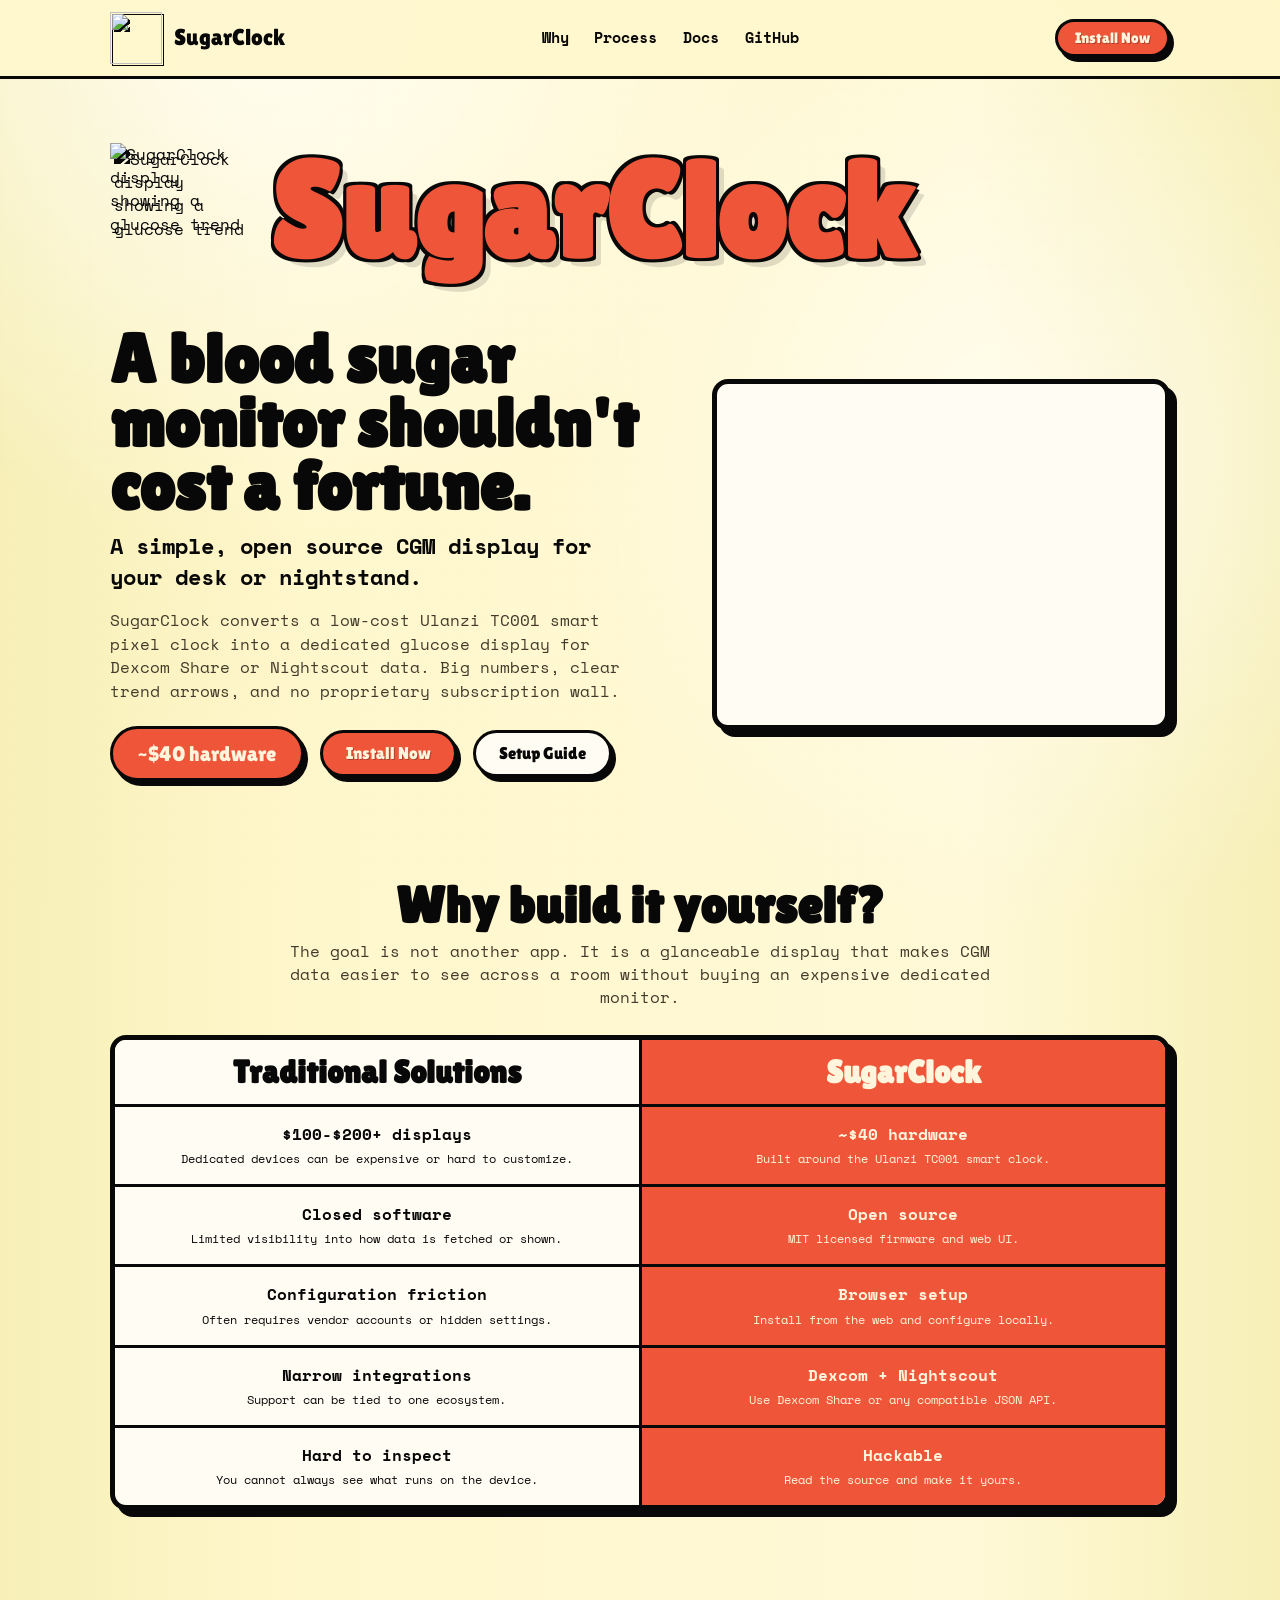
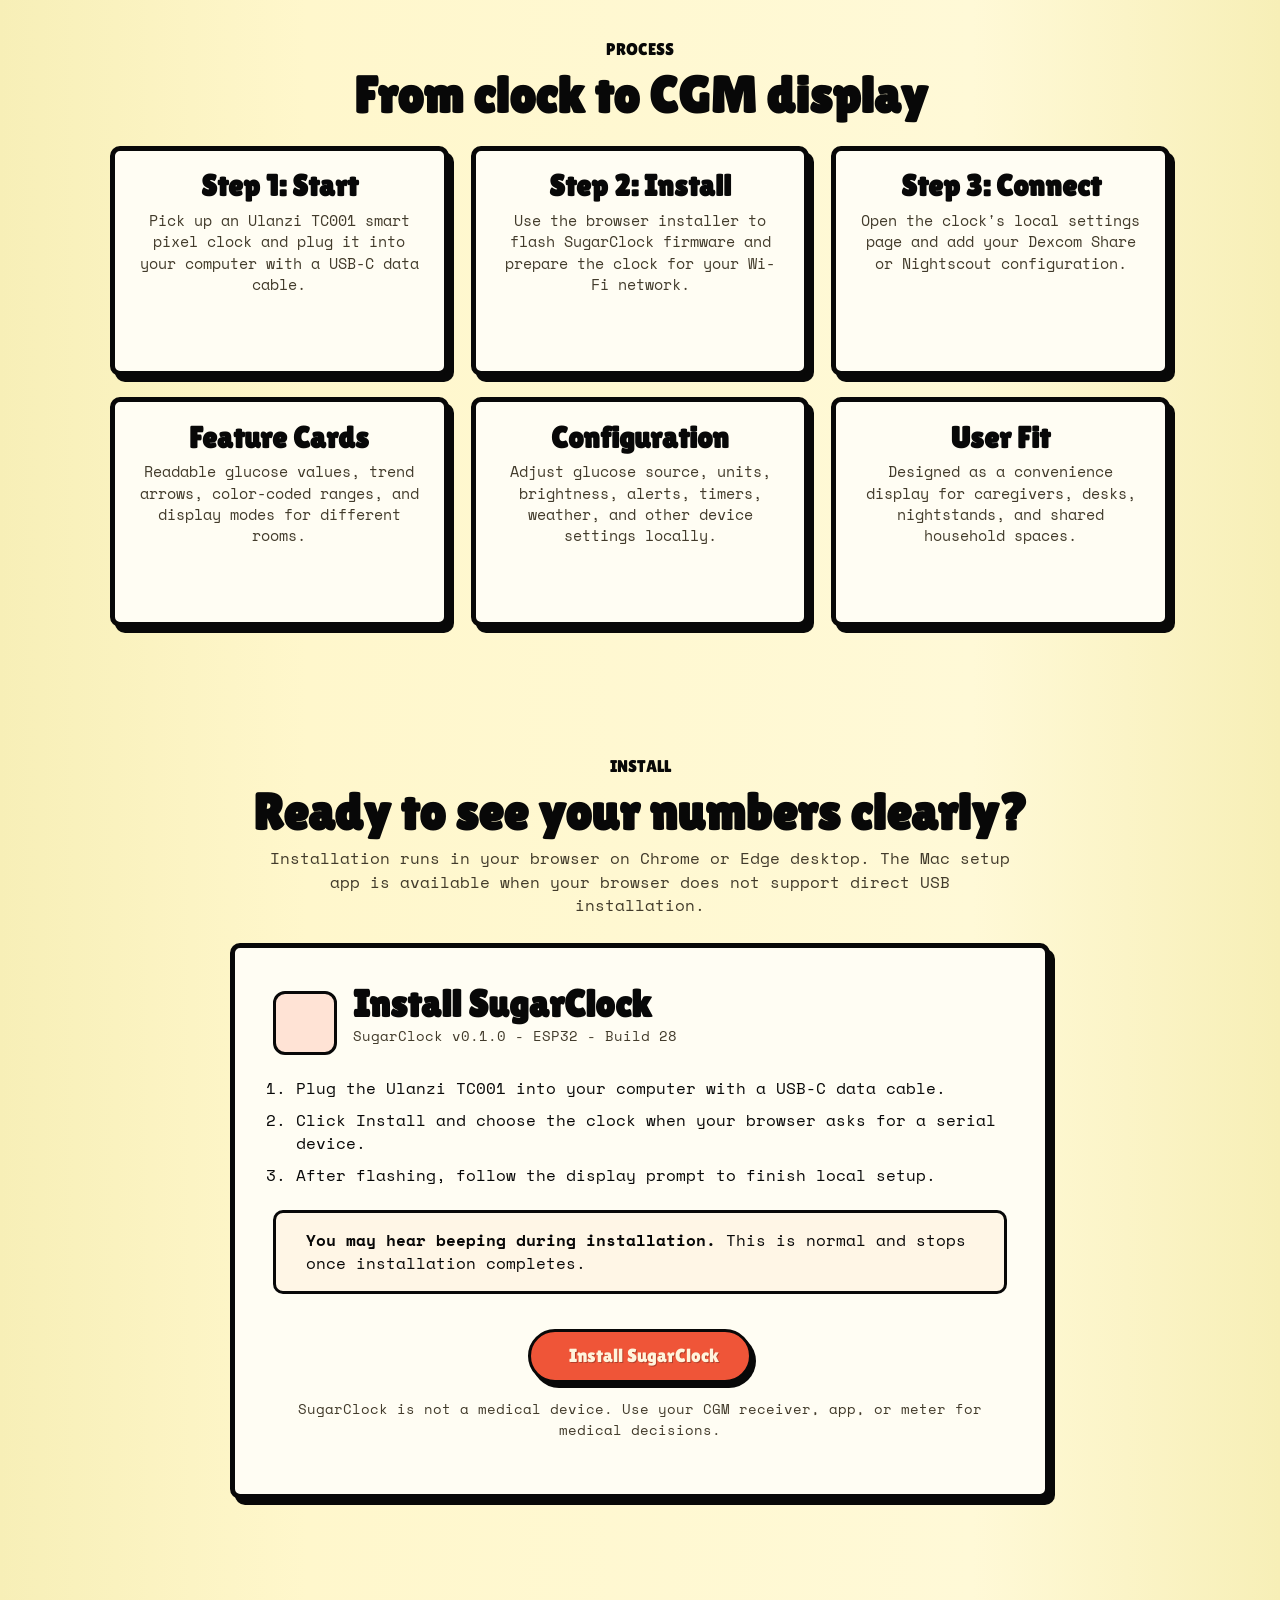
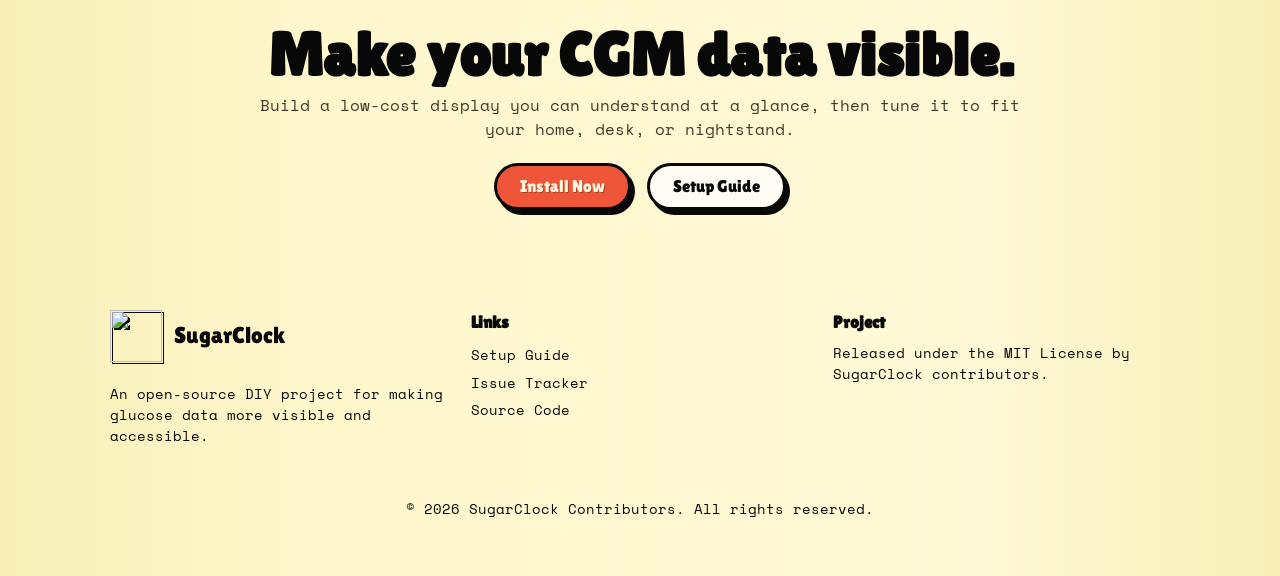
==== docs/index.html @ ed881ceb "Redesign marketing and docs site" ====
<!DOCTYPE html>
<html lang="en">

<head>
  <meta charset="UTF-8">
  <meta name="viewport" content="width=device-width, initial-scale=1.0">
  <title>SugarClock - An Open Source CGM Display</title>
  <meta name="description"
    content="SugarClock turns an affordable Ulanzi TC001 smart pixel clock into an open source, color-coded CGM display.">

  <link rel="preconnect" href="https://fonts.googleapis.com">
  <link rel="preconnect" href="https://fonts.gstatic.com" crossorigin>
  <link
    href="https://fonts.googleapis.com/css2?family=Lilita+One&amp;family=Space+Mono:wght@400;700&amp;display=swap"
    rel="stylesheet">

  <link rel="stylesheet" href="style.css">
  <script src="https://unpkg.com/feather-icons"></script>
  <script type="module" src="https://unpkg.com/esp-web-tools@10/dist/web/install-button.js?module"></script>
</head>

<body>
  <nav class="site-nav">
    <div class="container">
      <a href="index.html" class="nav-brand" aria-label="SugarClock home">
        <img src="images/logo.png" alt="" class="nav-logo">
        <span>SugarClock</span>
      </a>

      <ul class="nav-links">
        <li><a href="#why">Why</a></li>
        <li><a href="#process">Process</a></li>
        <li><a href="support.html">Docs</a></li>
        <li><a href="https://github.com/cdemeke/SugarClock" target="_blank" rel="noopener">GitHub</a></li>
      </ul>

      <div class="nav-actions">
        <a href="#install" class="btn btn-sm">Install Now</a>
      </div>
    </div>
  </nav>

  <main>
    <section class="hero">
      <div class="container">
        <div class="masthead fade-up">
          <img src="images/logo.png" alt="SugarClock display showing a glucose trend" class="brand-mark">
          <h1 class="brand-title">SugarClock</h1>
        </div>

        <div class="hero-grid">
          <div class="hero-copy fade-up delay-1">
            <h2>A blood sugar monitor shouldn't cost a fortune.</h2>
            <p class="hero-kicker">A simple, open source CGM display for your desk or nightstand.</p>
            <p>SugarClock converts a low-cost Ulanzi TC001 smart pixel clock into a dedicated glucose display for
              Dexcom Share or Nightscout data. Big numbers, clear trend arrows, and no proprietary subscription wall.</p>

            <div class="hero-actions">
              <span class="stat-pill">~$40 hardware</span>
              <a href="#install" class="btn">Install Now</a>
              <a href="support.html" class="btn btn-secondary">Setup Guide</a>
            </div>
          </div>

          <div class="hero-photo-wrap fade-up delay-2">
            <img src="images/hero.png" alt="SugarClock showing a glucose reading on a pixel clock" class="hero-photo">
          </div>
        </div>
      </div>
    </section>

    <section id="why" class="section-py">
      <div class="container">
        <div class="section-header fade-up">
          <h2>Why build it yourself?</h2>
          <p class="section-desc">The goal is not another app. It is a glanceable display that makes CGM data easier to
            see across a room without buying an expensive dedicated monitor.</p>
        </div>

        <div class="comparison-shell fade-up delay-1">
          <table class="comparison-table">
            <thead>
              <tr>
                <th>Traditional Solutions</th>
                <th class="highlight-col">SugarClock</th>
              </tr>
            </thead>
            <tbody>
              <tr>
                <td>$100-$200+ displays <span class="detail">Dedicated devices can be expensive or hard to customize.</span></td>
                <td class="highlight-col">~$40 hardware <span class="detail">Built around the Ulanzi TC001 smart clock.</span></td>
              </tr>
              <tr>
                <td>Closed software <span class="detail">Limited visibility into how data is fetched or shown.</span></td>
                <td class="highlight-col">Open source <span class="detail">MIT licensed firmware and web UI.</span></td>
              </tr>
              <tr>
                <td>Configuration friction <span class="detail">Often requires vendor accounts or hidden settings.</span></td>
                <td class="highlight-col">Browser setup <span class="detail">Install from the web and configure locally.</span></td>
              </tr>
              <tr>
                <td>Narrow integrations <span class="detail">Support can be tied to one ecosystem.</span></td>
                <td class="highlight-col">Dexcom + Nightscout <span class="detail">Use Dexcom Share or any compatible JSON API.</span></td>
              </tr>
              <tr>
                <td>Hard to inspect <span class="detail">You cannot always see what runs on the device.</span></td>
                <td class="highlight-col">Hackable <span class="detail"><a href="https://github.com/cdemeke/SugarClock"
                    target="_blank" rel="noopener">Read the source</a> and make it yours.</span></td>
              </tr>
            </tbody>
          </table>
        </div>
      </div>
    </section>

    <section id="process" class="section-py">
      <div class="container">
        <div class="section-header fade-up">
          <span class="section-label">Process</span>
          <h2>From clock to CGM display</h2>
        </div>

        <div class="process-grid fade-up delay-1">
          <article class="process-card">
            <i data-feather="shopping-bag"></i>
            <h3>Step 1: Start</h3>
            <p>Pick up an Ulanzi TC001 smart pixel clock and plug it into your computer with a USB-C data cable.</p>
          </article>

          <article class="process-card">
            <i data-feather="download-cloud"></i>
            <h3>Step 2: Install</h3>
            <p>Use the browser installer to flash SugarClock firmware and prepare the clock for your Wi-Fi network.</p>
          </article>

          <article class="process-card">
            <i data-feather="wifi"></i>
            <h3>Step 3: Connect</h3>
            <p>Open the clock's local settings page and add your Dexcom Share or Nightscout configuration.</p>
          </article>

          <article class="process-card">
            <i data-feather="activity"></i>
            <h3>Feature Cards</h3>
            <p>Readable glucose values, trend arrows, color-coded ranges, and display modes for different rooms.</p>
          </article>

          <article class="process-card">
            <i data-feather="sliders"></i>
            <h3>Configuration</h3>
            <p>Adjust glucose source, units, brightness, alerts, timers, weather, and other device settings locally.</p>
          </article>

          <article class="process-card">
            <i data-feather="award"></i>
            <h3>User Fit</h3>
            <p>Designed as a convenience display for caregivers, desks, nightstands, and shared household spaces.</p>
          </article>
        </div>
      </div>
    </section>

    <section id="install" class="section-py install-section">
      <div class="container">
        <div class="section-header fade-up">
          <span class="section-label">Install</span>
          <h2>Ready to see your numbers clearly?</h2>
          <p class="section-desc">Installation runs in your browser on Chrome or Edge desktop. The Mac setup app is
            available when your browser does not support direct USB installation.</p>
        </div>

        <div id="mac-app-card" class="install-panel clean-card install-flash-card hidden-initial fade-up delay-1">
          <div class="install-flash-inner">
            <div class="install-flash-header">
              <div class="feature-icon">
                <i data-feather="monitor"></i>
              </div>
              <div>
                <h2>Install with the Mac App</h2>
                <p class="text-muted text-sm">Your browser does not support direct USB installation.</p>
              </div>
            </div>

            <ol class="install-prereq-list">
              <li>Download and open the SugarClock Setup app on your Mac.</li>
              <li>Plug the Ulanzi TC001 into your Mac with a USB-C data cable.</li>
              <li>Follow the guided setup flow.</li>
            </ol>

            <div class="install-button-wrap">
              <a href="https://github.com/cdemeke/SugarClock/releases/latest" target="_blank" rel="noopener"
                class="btn btn-lg">
                <i data-feather="download"></i>
                Download Mac App
              </a>
            </div>
          </div>
        </div>

        <div id="web-flash-card" class="install-panel clean-card install-flash-card fade-up delay-1">
          <div class="install-flash-inner">
            <div class="install-flash-header">
              <div class="feature-icon">
                <i data-feather="zap"></i>
              </div>
              <div>
                <h2>Install SugarClock</h2>
                <p class="text-muted text-sm">SugarClock v0.1.0 - ESP32 - Build 28</p>
              </div>
            </div>

            <ol class="install-prereq-list">
              <li>Plug the Ulanzi TC001 into your computer with a USB-C data cable.</li>
              <li>Click Install and choose the clock when your browser asks for a serial device.</li>
              <li>After flashing, follow the display prompt to finish local setup.</li>
            </ol>

            <div class="callout callout-info">
              <div class="callout-icon"><i data-feather="volume-2"></i></div>
              <div class="callout-text">
                <strong>You may hear beeping during installation.</strong> This is normal and stops once installation
                completes.
              </div>
            </div>

            <div class="install-button-wrap">
              <esp-web-install-button id="install-btn" manifest="manifest.json">
                <button class="btn btn-lg" type="button" slot="activate">
                  <i data-feather="zap"></i>
                  Install SugarClock
                </button>
              </esp-web-install-button>
            </div>

            <p class="text-muted text-sm text-center">
              SugarClock is not a medical device. Use your CGM receiver, app, or meter for medical decisions.
            </p>
          </div>
        </div>
      </div>
    </section>

    <section class="cta-band">
      <div class="container fade-up">
        <h2>Make your CGM data visible.</h2>
        <p>Build a low-cost display you can understand at a glance, then tune it to fit your home, desk, or nightstand.</p>
        <div class="cta-actions">
          <a href="#install" class="btn">Install Now</a>
          <a href="support.html" class="btn btn-secondary">Setup Guide</a>
        </div>
      </div>
    </section>
  </main>

  <footer class="site-footer">
    <div class="container">
      <div class="footer-grid">
        <div class="footer-brand-col">
          <a href="index.html" class="nav-brand">
            <img src="images/logo.png" alt="" class="nav-logo">
            <span>SugarClock</span>
          </a>
          <p class="mt-3">An open-source DIY project for making glucose data more visible and accessible.</p>
        </div>
        <div class="footer-links">
          <h4>Links</h4>
          <ul>
            <li><a href="support.html">Setup Guide</a></li>
            <li><a href="https://github.com/cdemeke/SugarClock/issues" target="_blank" rel="noopener">Issue Tracker</a></li>
            <li><a href="https://github.com/cdemeke/SugarClock" target="_blank" rel="noopener">Source Code</a></li>
          </ul>
        </div>
        <div class="footer-links">
          <h4>Project</h4>
          <p>Released under the MIT License by SugarClock contributors.</p>
        </div>
      </div>
      <div class="footer-bottom">
        <p>&copy; 2026 SugarClock Contributors. All rights reserved.</p>
      </div>
    </div>
  </footer>

  <script>
    feather.replace();

    document.addEventListener("DOMContentLoaded", () => {
      const observer = new IntersectionObserver((entries, obs) => {
        entries.forEach(entry => {
          if (entry.isIntersecting) {
            entry.target.classList.add("is-visible");
            obs.unobserve(entry.target);
          }
        });
      }, { threshold: 0.1 });

      document.querySelectorAll(".fade-up").forEach(el => observer.observe(el));

      if (!("serial" in navigator)) {
        document.getElementById("web-flash-card").style.display = "none";
        document.getElementById("mac-app-card").style.display = "block";
        feather.replace();
      }
    });
  </script>
</body>

</html>
---- docs/style.css ----
/* SugarClock marketing/docs site - poster-style redesign */

:root {
  --paper: #fff7cc;
  --paper-deep: #f7efb7;
  --ink: #080808;
  --muted: #423b2b;
  --panel: #fffdf3;
  --accent: #ef5538;
  --accent-dark: #c93925;
  --accent-soft: #ffe3d5;
  --green: #2bbf66;
  --border: 5px solid var(--ink);
  --border-thin: 3px solid var(--ink);
  --radius: 10px;
  --radius-lg: 16px;
  --radius-pill: 999px;
  --shadow: 7px 7px 0 var(--ink);
  --container: 1060px;
  --font-display: "Lilita One", "Arial Black", Impact, sans-serif;
  --font-body: "Space Mono", "Courier New", monospace;
}

* {
  box-sizing: border-box;
}

html {
  scroll-behavior: smooth;
  font-size: 16px;
}

body {
  margin: 0;
  background:
    radial-gradient(circle at 20% 0%, rgba(255, 255, 255, 0.75), transparent 34rem),
    radial-gradient(circle at 80% 12%, rgba(255, 255, 255, 0.55), transparent 30rem),
    linear-gradient(90deg, var(--paper-deep), var(--paper) 24%, #fff9d7 76%, var(--paper-deep));
  color: var(--ink);
  font-family: var(--font-body);
  line-height: 1.45;
  -webkit-font-smoothing: antialiased;
  overflow-x: hidden;
}

body::before {
  content: "";
  position: fixed;
  inset: 0;
  z-index: -1;
  pointer-events: none;
  opacity: 0.22;
  background-image:
    linear-gradient(rgba(0, 0, 0, 0.025) 1px, transparent 1px),
    linear-gradient(90deg, rgba(0, 0, 0, 0.025) 1px, transparent 1px);
  background-size: 22px 22px;
}

a {
  color: inherit;
  text-decoration: none;
}

a:hover {
  text-decoration: underline;
}

img {
  display: block;
  max-width: 100%;
}

h1,
h2,
h3,
h4,
p {
  margin-top: 0;
}

h1,
h2,
h3,
h4,
.nav-brand,
.btn,
.section-label,
.stat-pill,
.table-title,
.faq-question {
  font-family: var(--font-display);
  letter-spacing: 0;
}

.container {
  width: min(var(--container), calc(100% - 2rem));
  margin: 0 auto;
}

.site-nav {
  position: sticky;
  top: 0;
  z-index: 20;
  background: rgba(255, 247, 204, 0.92);
  border-bottom: var(--border-thin);
  backdrop-filter: blur(10px);
}

.site-nav .container {
  min-height: 76px;
  display: grid;
  grid-template-columns: auto 1fr auto;
  align-items: center;
  gap: 1.25rem;
}

.nav-brand {
  display: inline-flex;
  align-items: center;
  gap: 0.75rem;
  font-size: 1.45rem;
  line-height: 1;
}

.nav-logo {
  width: 52px;
  height: 52px;
  object-fit: contain;
  filter: drop-shadow(2px 2px 0 var(--ink));
}

.nav-links {
  display: flex;
  justify-content: center;
  align-items: center;
  gap: clamp(0.85rem, 2vw, 2rem);
  margin: 0;
  padding: 0;
  list-style: none;
}

.nav-links a:not(.btn) {
  font-weight: 700;
  font-size: 0.94rem;
}

.nav-actions {
  display: flex;
  align-items: center;
  gap: 0.8rem;
}

.nav-toggle,
.theme-toggle {
  display: none;
}

.btn {
  display: inline-flex;
  align-items: center;
  justify-content: center;
  gap: 0.5rem;
  min-height: 46px;
  padding: 0.75rem 1.45rem;
  border: var(--border-thin);
  border-radius: var(--radius-pill);
  background: var(--accent);
  color: #fff4dc;
  box-shadow: 4px 5px 0 var(--ink);
  font-size: 1.08rem;
  line-height: 1;
  text-shadow: 1px 1px 0 rgba(0, 0, 0, 0.25);
  cursor: pointer;
  transition: transform 0.16s ease, box-shadow 0.16s ease, background 0.16s ease;
}

.btn:hover {
  transform: translate(2px, 2px);
  box-shadow: 2px 3px 0 var(--ink);
  background: var(--accent-dark);
  text-decoration: none;
}

.btn-secondary {
  background: #fffdf3;
  color: var(--ink);
  text-shadow: none;
}

.btn-secondary:hover {
  background: var(--accent-soft);
}

.btn-sm {
  min-height: 38px;
  padding: 0.55rem 1.05rem;
  font-size: 0.96rem;
}

.btn-lg {
  min-height: 54px;
  padding: 0.85rem 1.85rem;
  font-size: 1.18rem;
}

.btn-text {
  color: var(--ink);
  font-weight: 700;
  text-decoration: underline;
  text-decoration-thickness: 3px;
  text-underline-offset: 3px;
}

.hero {
  padding: clamp(2.2rem, 5vw, 4.25rem) 0 2.2rem;
}

.masthead {
  display: grid;
  grid-template-columns: 136px 1fr;
  align-items: center;
  gap: 1.5rem;
  margin-bottom: clamp(2rem, 4vw, 3rem);
}

.brand-mark {
  width: 136px;
  height: 136px;
  object-fit: contain;
  filter: drop-shadow(4px 5px 0 var(--ink));
}

.brand-title {
  margin: 0;
  color: var(--accent);
  font-size: clamp(4rem, 10.5vw, 8.6rem);
  line-height: 0.78;
  text-shadow:
    -3px -3px 0 var(--ink),
    3px -3px 0 var(--ink),
    -3px 3px 0 var(--ink),
    3px 3px 0 var(--ink),
    8px 8px 0 rgba(0, 0, 0, 0.12);
}

.hero-grid {
  display: grid;
  grid-template-columns: minmax(0, 1.08fr) minmax(300px, 0.92fr);
  align-items: center;
  gap: clamp(2rem, 5vw, 4rem);
}

.hero-copy h2 {
  max-width: 720px;
  margin-bottom: 0.8rem;
  font-size: clamp(2.45rem, 5.4vw, 4.7rem);
  line-height: 0.92;
}

.hero-kicker {
  margin-bottom: 1rem;
  font-size: clamp(1.05rem, 2vw, 1.35rem);
  font-weight: 700;
}

.hero-copy p:not(.hero-kicker) {
  max-width: 640px;
  margin-bottom: 1.15rem;
  color: var(--muted);
  font-size: 1.02rem;
}

.hero-actions {
  display: flex;
  flex-wrap: wrap;
  align-items: center;
  gap: 1rem;
  margin-top: 1.4rem;
}

.stat-pill {
  display: inline-flex;
  align-items: center;
  min-height: 48px;
  padding: 0.6rem 1.55rem;
  border: var(--border-thin);
  border-radius: var(--radius-pill);
  background: var(--accent);
  color: #fff4dc;
  box-shadow: 4px 5px 0 var(--ink);
  font-size: 1.3rem;
}

.hero-photo-wrap {
  padding: 0.65rem;
  border: var(--border);
  border-radius: var(--radius-lg);
  background: var(--panel);
  box-shadow: var(--shadow);
  transform: rotate(0.75deg);
  overflow: hidden;
}

.hero-photo {
  width: 100%;
  aspect-ratio: 4 / 3;
  object-fit: cover;
  border-radius: 8px;
  transform: scale(1.42);
}

.section-py {
  padding: clamp(2.5rem, 5vw, 4.8rem) 0;
}

.section-header {
  max-width: 800px;
  margin: 0 auto 1.6rem;
  text-align: center;
}

.section-label {
  display: inline-flex;
  margin-bottom: 0.55rem;
  font-size: 1.05rem;
  text-transform: uppercase;
}

.section-header h2 {
  margin-bottom: 0.65rem;
  font-size: clamp(2.1rem, 4vw, 3.55rem);
  line-height: 0.95;
}

.section-desc {
  margin: 0 auto;
  max-width: 740px;
  color: var(--muted);
}

.comparison-shell {
  overflow: hidden;
  border: var(--border);
  border-radius: var(--radius-lg);
  background: var(--panel);
  box-shadow: var(--shadow);
}

.comparison-table {
  width: 100%;
  border-collapse: collapse;
  table-layout: fixed;
}

.comparison-table th,
.comparison-table td {
  padding: 1rem 1.1rem;
  border-right: var(--border-thin);
  border-bottom: var(--border-thin);
  text-align: center;
  vertical-align: middle;
}

.comparison-table th:last-child,
.comparison-table td:last-child {
  border-right: 0;
}

.comparison-table tr:last-child td {
  border-bottom: 0;
}

.comparison-table th {
  font-family: var(--font-display);
  font-size: clamp(1.35rem, 2.5vw, 2rem);
  line-height: 1;
  background: #fffdf3;
}

.comparison-table th.highlight-col,
.comparison-table td.highlight-col {
  background: var(--accent);
  color: #fff4dc;
}

.comparison-table td {
  font-weight: 700;
}

.comparison-table .detail {
  display: block;
  margin-top: 0.25rem;
  font-size: 0.78rem;
  font-weight: 400;
}

.process-grid,
.docs-grid {
  display: grid;
  grid-template-columns: repeat(3, minmax(0, 1fr));
  gap: 1.35rem;
}

.clean-card,
.process-card,
.faq-item,
.install-flash-card {
  border: var(--border);
  border-radius: var(--radius);
  background: var(--panel);
  box-shadow: 5px 6px 0 var(--ink);
}

.process-card,
.doc-card {
  min-height: 230px;
  padding: 1.35rem;
  text-align: center;
}

.process-card svg,
.doc-card svg {
  width: 54px;
  height: 54px;
  margin-bottom: 0.8rem;
  stroke-width: 2.6;
}

.process-card h3,
.doc-card h3 {
  margin-bottom: 0.55rem;
  font-size: clamp(1.35rem, 2.4vw, 1.9rem);
  line-height: 0.95;
}

.process-card p,
.doc-card p {
  margin: 0;
  color: var(--muted);
  font-size: 0.92rem;
}

.install-section {
  scroll-margin-top: 100px;
}

.install-panel {
  max-width: 820px;
  margin: 0 auto;
}

.hidden-initial {
  display: none;
}

.narrow-container {
  max-width: 860px;
}

.install-flash-inner {
  padding: clamp(1.4rem, 4vw, 2.4rem);
}

.install-flash-header {
  display: grid;
  grid-template-columns: 64px 1fr;
  align-items: center;
  gap: 1rem;
  margin-bottom: 1rem;
}

.feature-icon {
  width: 64px;
  height: 64px;
  display: inline-flex;
  align-items: center;
  justify-content: center;
  border: var(--border-thin);
  border-radius: 12px;
  background: var(--accent-soft);
}

.feature-icon svg {
  width: 34px;
  height: 34px;
}

.install-flash-header h2 {
  margin-bottom: 0.2rem;
  font-size: clamp(1.65rem, 3vw, 2.45rem);
  line-height: 0.95;
}

.text-muted {
  color: var(--muted);
}

.text-sm {
  font-size: 0.9rem;
}

.text-center {
  text-align: center;
}

.fw-bold {
  font-weight: 700;
}

.mt-2 {
  margin-top: 0.5rem;
}

.mt-3 {
  margin-top: 1rem;
}

.install-prereq-list {
  margin: 1rem 0 1.4rem 1.4rem;
  padding: 0;
}

.install-prereq-list li {
  margin-bottom: 0.55rem;
}

.install-button-wrap {
  display: flex;
  justify-content: center;
  padding: 1rem 0;
}

.install-button-wrap esp-web-install-button {
  display: contents;
}

.callout {
  display: flex;
  gap: 0.85rem;
  margin: 1.2rem 0;
  padding: 1rem;
  border: var(--border-thin);
  border-radius: var(--radius);
  background: #fff6e6;
}

.callout-icon {
  flex: 0 0 auto;
}

.callout-icon svg {
  width: 26px;
  height: 26px;
}

.install-wifi-status {
  margin-top: 1rem;
  padding: 0.85rem 1rem;
  border: var(--border-thin);
  border-radius: var(--radius);
  background: var(--panel);
  font-weight: 700;
  text-align: center;
}

.status-progress {
  background: #fff6e6;
}

.status-success {
  background: #ddffd7;
}

.status-error {
  background: #ffe0dc;
}

.cta-band {
  padding: clamp(2rem, 5vw, 4rem) 0;
  text-align: center;
}

.cta-band h2 {
  margin-bottom: 0.7rem;
  font-size: clamp(2.1rem, 4.8vw, 4rem);
  line-height: 0.92;
}

.cta-band p {
  max-width: 760px;
  margin: 0 auto 1.4rem;
  color: var(--muted);
}

.cta-actions {
  display: flex;
  justify-content: center;
  flex-wrap: wrap;
  gap: 1rem;
}

.site-footer {
  padding: 2.2rem 0 2.6rem;
}

.footer-grid {
  display: grid;
  grid-template-columns: 1fr 1fr 1fr;
  gap: 1.5rem;
  margin-bottom: 1.4rem;
}

.footer-brand-col p,
.footer-links p,
.footer-links a,
.footer-bottom {
  color: var(--ink);
  font-size: 0.9rem;
}

.footer-links h4 {
  margin-bottom: 0.55rem;
  font-size: 1.08rem;
}

.footer-links ul {
  margin: 0;
  padding: 0;
  list-style: none;
}

.footer-links li {
  margin-bottom: 0.25rem;
}

.footer-bottom {
  padding-top: 1rem;
  text-align: center;
}

.disclaimer {
  max-width: 900px;
  margin-left: auto;
  margin-right: auto;
  color: var(--muted);
}

.docs-hero {
  padding: clamp(2.5rem, 5vw, 4rem) 0 1rem;
  text-align: center;
}

.docs-hero h1 {
  margin-bottom: 0.7rem;
  color: var(--accent);
  font-size: clamp(3rem, 8vw, 6.8rem);
  line-height: 0.85;
  text-shadow:
    -3px -3px 0 var(--ink),
    3px -3px 0 var(--ink),
    -3px 3px 0 var(--ink),
    3px 3px 0 var(--ink);
}

.docs-hero p {
  max-width: 740px;
  margin: 0 auto;
  color: var(--muted);
}

.faq-accordion {
  display: flex;
  flex-direction: column;
  gap: 0.9rem;
}

.faq-group-title {
  margin: 1.6rem 0 0.25rem;
  font-size: 1.7rem;
}

.faq-question {
  width: 100%;
  display: flex;
  align-items: center;
  justify-content: space-between;
  gap: 1rem;
  padding: 1rem 1.15rem;
  border: 0;
  background: transparent;
  color: var(--ink);
  font-size: 1.25rem;
  text-align: left;
  cursor: pointer;
}

.faq-question svg {
  flex: 0 0 auto;
}

.faq-answer {
  max-height: 0;
  overflow: hidden;
  padding: 0 1.15rem;
  transition: max-height 0.24s ease;
}

.faq-answer p {
  margin-bottom: 1rem;
  color: var(--muted);
}

.faq-item.active .faq-answer {
  padding-bottom: 0.25rem;
}

.faq-item.active .faq-question svg {
  transform: rotate(180deg);
}

.fade-up {
  opacity: 1;
  transform: none;
  transition: opacity 0.5s ease, transform 0.5s ease;
}

.fade-up.is-visible {
  opacity: 1;
  transform: translateY(0);
}

.delay-1 {
  transition-delay: 0.08s;
}

.delay-2 {
  transition-delay: 0.16s;
}

@media (max-width: 880px) {
  .site-nav .container {
    grid-template-columns: 1fr auto;
  }

  .nav-links {
    grid-column: 1 / -1;
    justify-content: flex-start;
    flex-wrap: wrap;
    padding-bottom: 0.95rem;
  }

  .nav-actions {
    justify-content: flex-end;
  }

  .masthead,
  .hero-grid {
    grid-template-columns: 1fr;
  }

  .masthead {
    justify-items: center;
    text-align: center;
  }

  .brand-mark {
    width: 112px;
    height: 112px;
  }

  .hero-copy {
    text-align: center;
  }

  .hero-actions {
    justify-content: center;
  }

  .process-grid,
  .docs-grid {
    grid-template-columns: repeat(2, minmax(0, 1fr));
  }

  .footer-grid {
    grid-template-columns: 1fr;
    text-align: center;
  }

  .footer-grid .nav-brand {
    justify-content: center;
  }
}

@media (max-width: 620px) {
  .container {
    width: calc(100vw - 1.25rem);
    max-width: calc(100vw - 1.25rem);
  }

  .site-nav .container {
    gap: 0.75rem;
  }

  .nav-logo {
    width: 42px;
    height: 42px;
  }

  .nav-brand span {
    display: none;
  }

  .nav-actions {
    display: none;
  }

  .nav-links {
    gap: 0.8rem 1rem;
  }

  .nav-actions {
    gap: 0.5rem;
  }

  .brand-title {
    font-size: clamp(3.6rem, 18vw, 5rem);
  }

  .comparison-shell {
    overflow-x: auto;
  }

  .comparison-table {
    min-width: 0;
  }

  .comparison-table th,
  .comparison-table td {
    padding: 0.8rem 0.55rem;
    overflow-wrap: anywhere;
  }

  .process-grid,
  .docs-grid {
    grid-template-columns: 1fr;
  }

  .install-flash-header {
    grid-template-columns: 1fr;
    justify-items: center;
    text-align: center;
  }

  .callout {
    flex-direction: column;
    align-items: center;
    text-align: center;
  }

  .hero-actions,
  .cta-actions {
    align-items: stretch;
    flex-direction: column;
  }

  .hero-actions .btn,
  .hero-actions .stat-pill,
  .cta-actions .btn {
    width: 100%;
  }

  .masthead {
    overflow: hidden;
  }

  .brand-title {
    font-size: clamp(2.7rem, 13vw, 3.1rem);
    text-shadow:
      -2px -2px 0 var(--ink),
      2px -2px 0 var(--ink),
      -2px 2px 0 var(--ink),
      2px 2px 0 var(--ink),
      5px 5px 0 rgba(0, 0, 0, 0.12);
  }

  .hero-copy h2 {
    max-width: 340px;
    margin-left: auto;
    margin-right: auto;
    font-size: 1.95rem;
    overflow-wrap: anywhere;
  }

  .hero-copy p,
  .section-desc {
    max-width: 340px;
    margin-left: auto;
    margin-right: auto;
  }
}
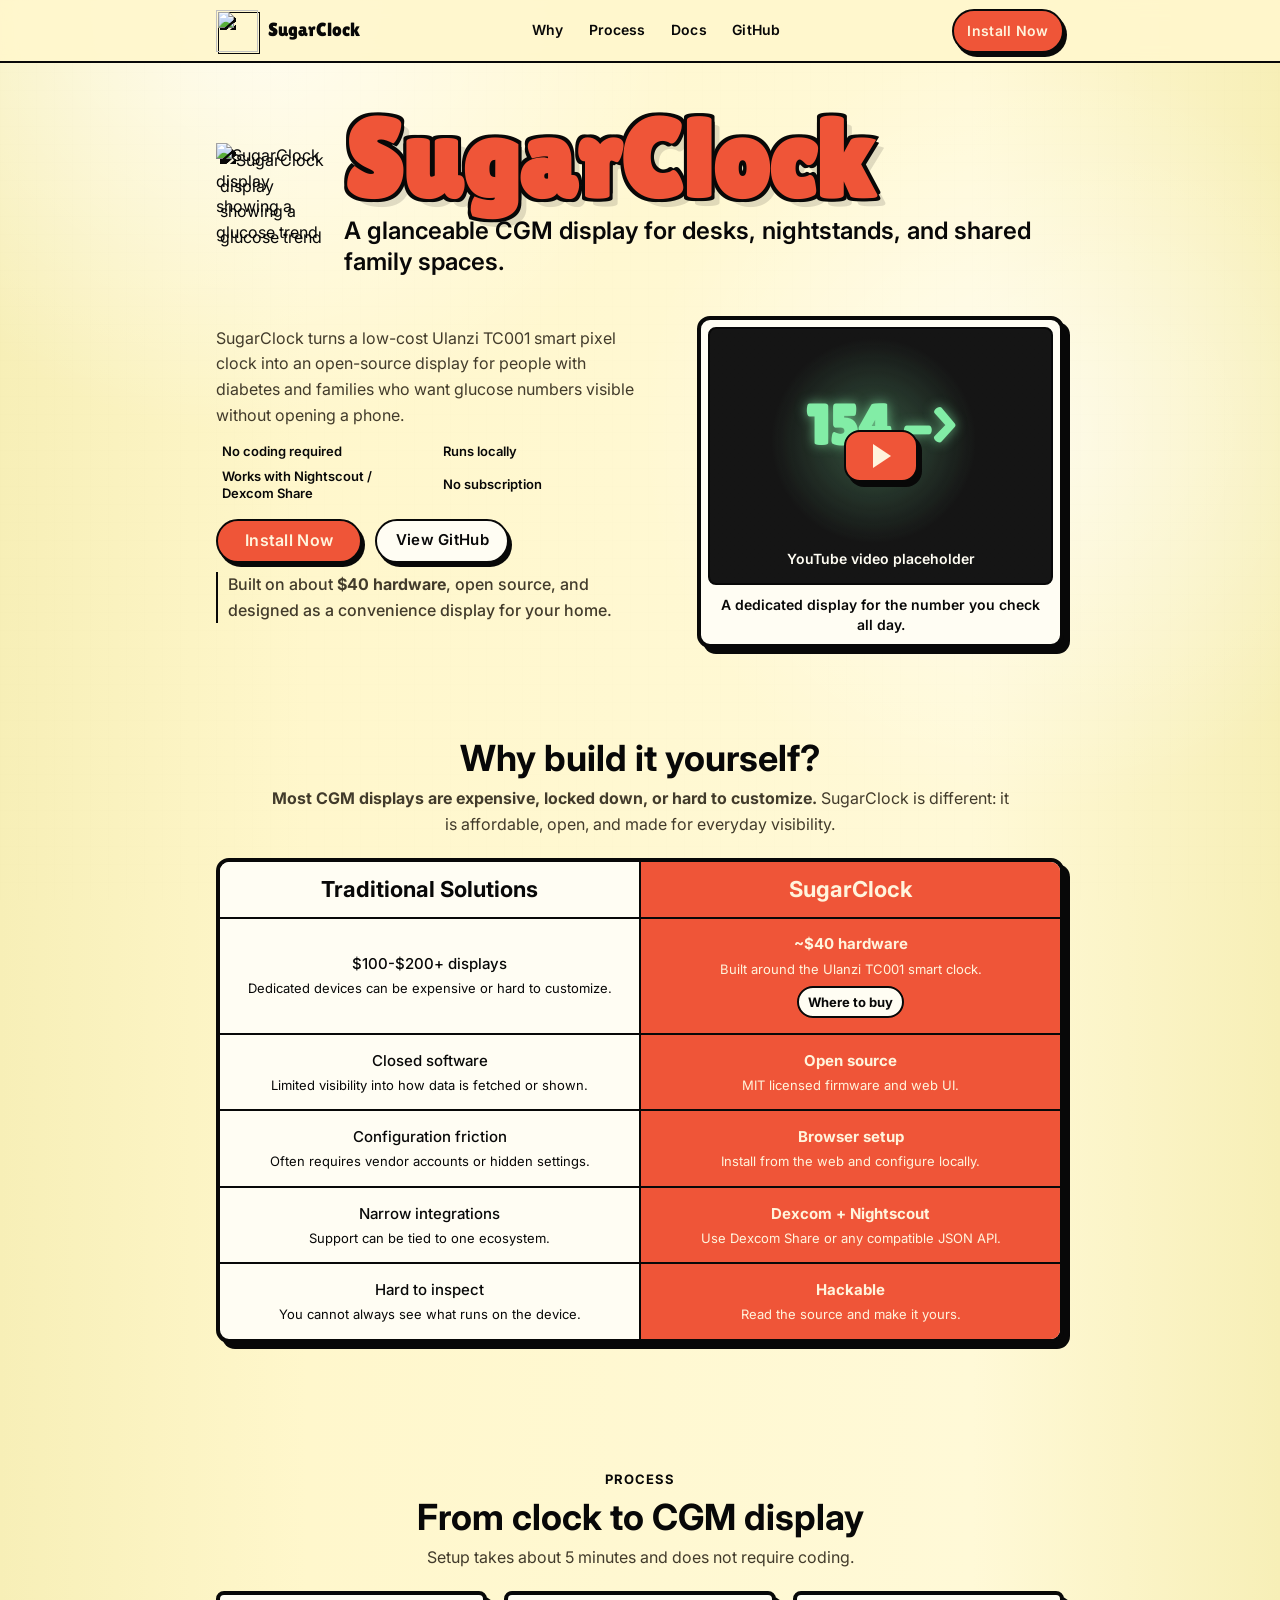
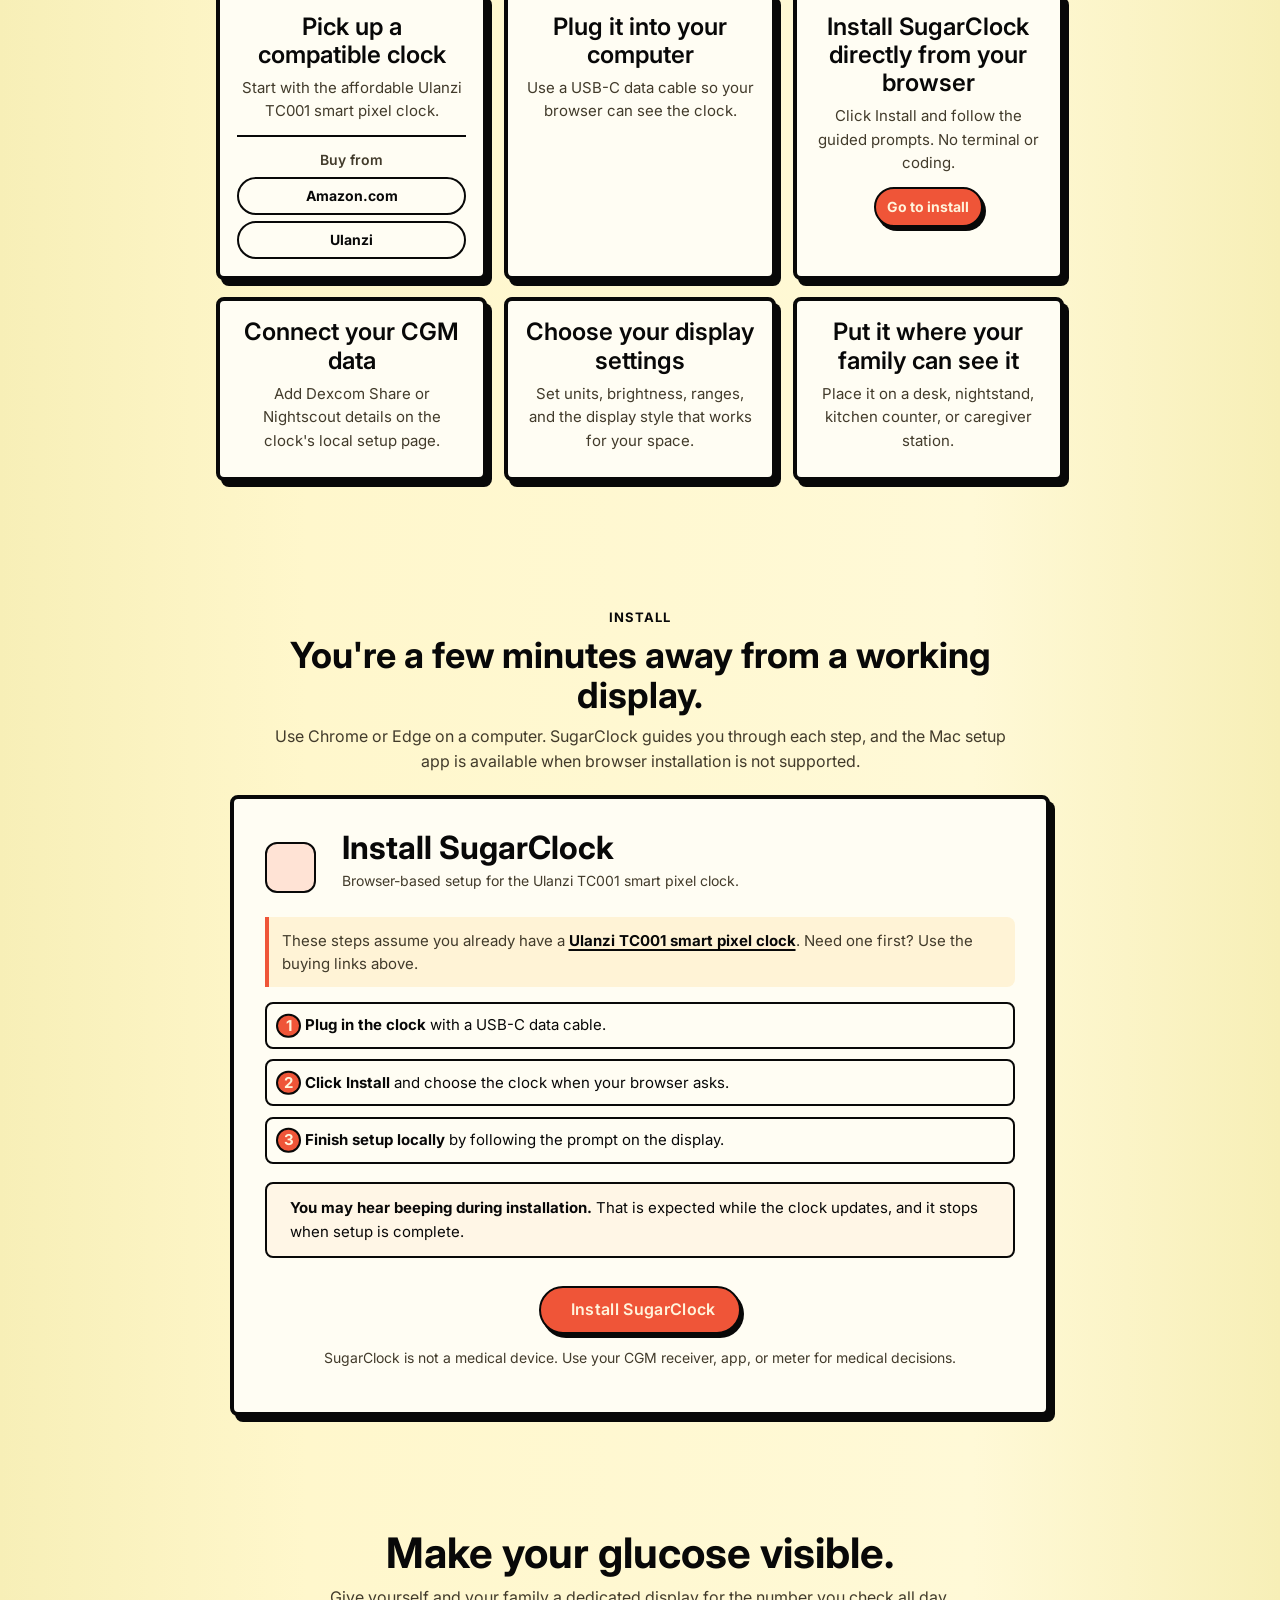
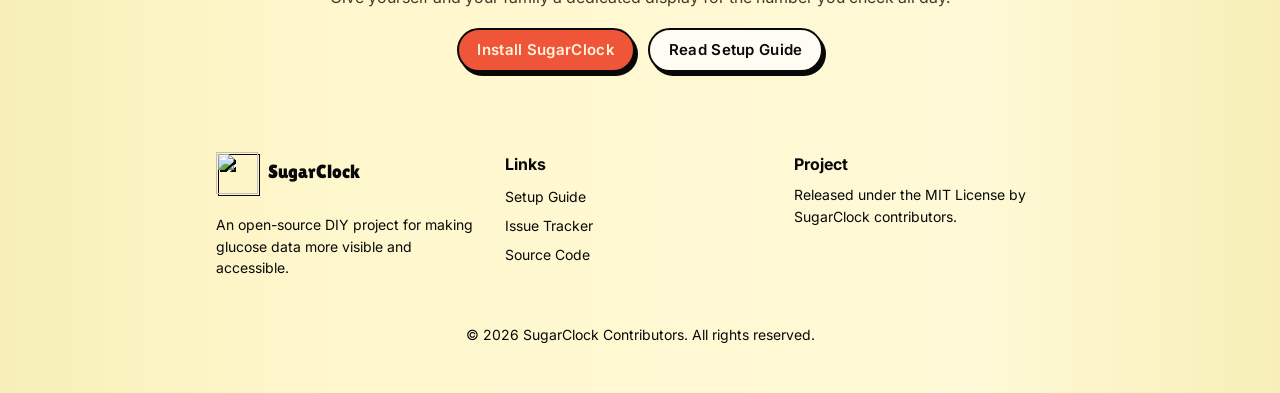
==== commit ac928832: "Refine landing page copy and responsive typography" ====
--- a/docs/index.html
+++ b/docs/index.html
@@ -4,17 +4,23 @@
 <head>
   <meta charset="UTF-8">
   <meta name="viewport" content="width=device-width, initial-scale=1.0">
-  <title>SugarClock - An Open Source CGM Display</title>
+  <title>SugarClock - Glucose Visible at a Glance</title>
   <meta name="description"
-    content="SugarClock turns an affordable Ulanzi TC001 smart pixel clock into an open source, color-coded CGM display.">
+    content="SugarClock turns an affordable Ulanzi TC001 smart pixel clock into an open source CGM display for people with diabetes and families.">
 
   <link rel="preconnect" href="https://fonts.googleapis.com">
   <link rel="preconnect" href="https://fonts.gstatic.com" crossorigin>
   <link
-    href="https://fonts.googleapis.com/css2?family=Lilita+One&amp;family=Space+Mono:wght@400;700&amp;display=swap"
+    href="https://fonts.googleapis.com/css2?family=Inter:wght@400;500;600;700&amp;family=Lilita+One&amp;display=swap"
     rel="stylesheet">
 
   <link rel="stylesheet" href="style.css">
+  <link rel="apple-touch-icon" sizes="180x180" href="apple-touch-icon.png">
+  <link rel="icon" type="image/png" sizes="32x32" href="favicon-32x32.png">
+  <link rel="icon" type="image/png" sizes="16x16" href="favicon-16x16.png">
+  <link rel="icon" href="favicon.ico">
+  <link rel="manifest" href="site.webmanifest">
+  <meta name="theme-color" content="#fff7cc">
   <script src="https://unpkg.com/feather-icons"></script>
   <script type="module" src="https://unpkg.com/esp-web-tools@10/dist/web/install-button.js?module"></script>
 </head>
@@ -45,26 +51,42 @@
       <div class="container">
         <div class="masthead fade-up">
           <img src="images/logo.png" alt="SugarClock display showing a glucose trend" class="brand-mark">
-          <h1 class="brand-title">SugarClock</h1>
+          <div class="brand-lockup">
+            <h1 class="brand-title">SugarClock</h1>
+            <p class="masthead-tagline">A glanceable CGM display for desks, nightstands, and shared family spaces.</p>
+          </div>
         </div>
 
         <div class="hero-grid">
           <div class="hero-copy fade-up delay-1">
-            <h2>A blood sugar monitor shouldn't cost a fortune.</h2>
-            <p class="hero-kicker">A simple, open source CGM display for your desk or nightstand.</p>
-            <p>SugarClock converts a low-cost Ulanzi TC001 smart pixel clock into a dedicated glucose display for
-              Dexcom Share or Nightscout data. Big numbers, clear trend arrows, and no proprietary subscription wall.</p>
+            <p>SugarClock turns a low-cost Ulanzi TC001 smart pixel clock into an open-source display for people with
+              diabetes and families who want glucose numbers visible without opening a phone.</p>
+
+            <ul class="reassurance-list">
+              <li><i data-feather="check" aria-hidden="true"></i>No coding required</li>
+              <li><i data-feather="check" aria-hidden="true"></i>Runs locally</li>
+              <li><i data-feather="check" aria-hidden="true"></i>Works with Nightscout / Dexcom Share</li>
+              <li><i data-feather="check" aria-hidden="true"></i>No subscription</li>
+            </ul>
 
             <div class="hero-actions">
-              <span class="stat-pill">~$40 hardware</span>
-              <a href="#install" class="btn">Install Now</a>
-              <a href="support.html" class="btn btn-secondary">Setup Guide</a>
-            </div>
+              <a href="#install" class="btn btn-primary">Install Now</a>
+              <a href="https://github.com/cdemeke/SugarClock" class="btn btn-secondary" target="_blank"
+                rel="noopener">View GitHub</a>
+            </div>
+
+            <p class="trust-note">Built on about <strong>$40 hardware</strong>, open source, and designed as a
+              convenience display for your home.</p>
           </div>
 
-          <div class="hero-photo-wrap fade-up delay-2">
-            <img src="images/hero.png" alt="SugarClock showing a glucose reading on a pixel clock" class="hero-photo">
-          </div>
+          <figure class="hero-photo-wrap fade-up delay-2">
+            <div class="youtube-placeholder" role="img"
+              aria-label="Placeholder for a YouTube video showing SugarClock in use">
+              <div class="youtube-play" aria-hidden="true"></div>
+              <span>YouTube video placeholder</span>
+            </div>
+            <figcaption>A dedicated display for the number you check all day.</figcaption>
+          </figure>
         </div>
       </div>
     </section>
@@ -73,8 +95,8 @@
       <div class="container">
         <div class="section-header fade-up">
           <h2>Why build it yourself?</h2>
-          <p class="section-desc">The goal is not another app. It is a glanceable display that makes CGM data easier to
-            see across a room without buying an expensive dedicated monitor.</p>
+          <p class="section-desc"><strong>Most CGM displays are expensive, locked down, or hard to customize.</strong>
+            SugarClock is different: it is affordable, open, and made for everyday visibility.</p>
         </div>
 
         <div class="comparison-shell fade-up delay-1">
@@ -88,23 +110,23 @@
             <tbody>
               <tr>
                 <td>$100-$200+ displays <span class="detail">Dedicated devices can be expensive or hard to customize.</span></td>
-                <td class="highlight-col">~$40 hardware <span class="detail">Built around the Ulanzi TC001 smart clock.</span></td>
+                <td class="highlight-col"><strong>~$40 hardware</strong> <span class="detail">Built around the Ulanzi TC001 smart clock.</span> <a href="#buy-clock" class="table-link">Where to buy</a></td>
               </tr>
               <tr>
                 <td>Closed software <span class="detail">Limited visibility into how data is fetched or shown.</span></td>
-                <td class="highlight-col">Open source <span class="detail">MIT licensed firmware and web UI.</span></td>
+                <td class="highlight-col"><strong>Open source</strong> <span class="detail">MIT licensed firmware and web UI.</span></td>
               </tr>
               <tr>
                 <td>Configuration friction <span class="detail">Often requires vendor accounts or hidden settings.</span></td>
-                <td class="highlight-col">Browser setup <span class="detail">Install from the web and configure locally.</span></td>
+                <td class="highlight-col"><strong>Browser setup</strong> <span class="detail">Install from the web and configure locally.</span></td>
               </tr>
               <tr>
                 <td>Narrow integrations <span class="detail">Support can be tied to one ecosystem.</span></td>
-                <td class="highlight-col">Dexcom + Nightscout <span class="detail">Use Dexcom Share or any compatible JSON API.</span></td>
+                <td class="highlight-col"><strong>Dexcom + Nightscout</strong> <span class="detail">Use Dexcom Share or any compatible JSON API.</span></td>
               </tr>
               <tr>
                 <td>Hard to inspect <span class="detail">You cannot always see what runs on the device.</span></td>
-                <td class="highlight-col">Hackable <span class="detail"><a href="https://github.com/cdemeke/SugarClock"
+                <td class="highlight-col"><strong>Hackable</strong> <span class="detail"><a href="https://github.com/cdemeke/SugarClock"
                     target="_blank" rel="noopener">Read the source</a> and make it yours.</span></td>
               </tr>
             </tbody>
@@ -118,43 +140,52 @@
         <div class="section-header fade-up">
           <span class="section-label">Process</span>
           <h2>From clock to CGM display</h2>
+          <p class="section-desc">Setup takes about 5 minutes and does not require coding.</p>
         </div>
 
         <div class="process-grid fade-up delay-1">
-          <article class="process-card">
+          <article class="process-card" id="buy-clock">
             <i data-feather="shopping-bag"></i>
-            <h3>Step 1: Start</h3>
-            <p>Pick up an Ulanzi TC001 smart pixel clock and plug it into your computer with a USB-C data cable.</p>
+            <h3>Pick up a compatible clock</h3>
+            <p>Start with the affordable Ulanzi TC001 smart pixel clock.</p>
+            <div class="buy-links">
+              <span>Buy from</span>
+              <a href="https://www.amazon.com/ULANZI-TC001-Smart-Pixel-Clock/dp/B0CXX91TY5" target="_blank"
+                rel="noopener">Amazon.com</a>
+              <a href="https://www.ulanzi.com/products/ulanzi-pixel-smart-clock-2882" target="_blank"
+                rel="noopener">Ulanzi</a>
+            </div>
+          </article>
+
+          <article class="process-card">
+            <i data-feather="hard-drive"></i>
+            <h3>Plug it into your computer</h3>
+            <p>Use a USB-C data cable so your browser can see the clock.</p>
           </article>
 
           <article class="process-card">
             <i data-feather="download-cloud"></i>
-            <h3>Step 2: Install</h3>
-            <p>Use the browser installer to flash SugarClock firmware and prepare the clock for your Wi-Fi network.</p>
-          </article>
-
-          <article class="process-card">
-            <i data-feather="wifi"></i>
-            <h3>Step 3: Connect</h3>
-            <p>Open the clock's local settings page and add your Dexcom Share or Nightscout configuration.</p>
+            <h3>Install SugarClock directly from your browser</h3>
+            <p>Click Install and follow the guided prompts. No terminal or coding.</p>
+            <a href="#install" class="card-link">Go to install</a>
           </article>
 
           <article class="process-card">
             <i data-feather="activity"></i>
-            <h3>Feature Cards</h3>
-            <p>Readable glucose values, trend arrows, color-coded ranges, and display modes for different rooms.</p>
+            <h3>Connect your CGM data</h3>
+            <p>Add Dexcom Share or Nightscout details on the clock's local setup page.</p>
           </article>
 
           <article class="process-card">
             <i data-feather="sliders"></i>
-            <h3>Configuration</h3>
-            <p>Adjust glucose source, units, brightness, alerts, timers, weather, and other device settings locally.</p>
-          </article>
-
-          <article class="process-card">
-            <i data-feather="award"></i>
-            <h3>User Fit</h3>
-            <p>Designed as a convenience display for caregivers, desks, nightstands, and shared household spaces.</p>
+            <h3>Choose your display settings</h3>
+            <p>Set units, brightness, ranges, and the display style that works for your space.</p>
+          </article>
+
+          <article class="process-card">
+            <i data-feather="home"></i>
+            <h3>Put it where your family can see it</h3>
+            <p>Place it on a desk, nightstand, kitchen counter, or caregiver station.</p>
           </article>
         </div>
       </div>
@@ -164,9 +195,9 @@
       <div class="container">
         <div class="section-header fade-up">
           <span class="section-label">Install</span>
-          <h2>Ready to see your numbers clearly?</h2>
-          <p class="section-desc">Installation runs in your browser on Chrome or Edge desktop. The Mac setup app is
-            available when your browser does not support direct USB installation.</p>
+          <h2>You're a few minutes away from a working display.</h2>
+          <p class="section-desc">Use Chrome or Edge on a computer. SugarClock guides you through each step,
+            and the Mac setup app is available when browser installation is not supported.</p>
         </div>
 
         <div id="mac-app-card" class="install-panel clean-card install-flash-card hidden-initial fade-up delay-1">
@@ -177,14 +208,15 @@
               </div>
               <div>
                 <h2>Install with the Mac App</h2>
-                <p class="text-muted text-sm">Your browser does not support direct USB installation.</p>
+                <p class="text-muted text-sm">Your browser does not support direct USB installation, so the app walks
+                  you through the same setup.</p>
               </div>
             </div>
 
             <ol class="install-prereq-list">
-              <li>Download and open the SugarClock Setup app on your Mac.</li>
-              <li>Plug the Ulanzi TC001 into your Mac with a USB-C data cable.</li>
-              <li>Follow the guided setup flow.</li>
+              <li><strong>Download and open</strong> the SugarClock Setup app on your Mac.</li>
+              <li><strong>Plug in the clock</strong> with a USB-C data cable.</li>
+              <li><strong>Follow the prompts</strong> to install SugarClock and connect Wi-Fi.</li>
             </ol>
 
             <div class="install-button-wrap">
@@ -205,21 +237,24 @@
               </div>
               <div>
                 <h2>Install SugarClock</h2>
-                <p class="text-muted text-sm">SugarClock v0.1.0 - ESP32 - Build 28</p>
-              </div>
-            </div>
+                <p class="text-muted text-sm">Browser-based setup for the Ulanzi TC001 smart pixel clock.</p>
+              </div>
+            </div>
+
+            <p class="install-prereq-note">These steps assume you already have a <a href="#buy-clock">Ulanzi TC001
+                smart pixel clock</a>. Need one first? Use the buying links above.</p>
 
             <ol class="install-prereq-list">
-              <li>Plug the Ulanzi TC001 into your computer with a USB-C data cable.</li>
-              <li>Click Install and choose the clock when your browser asks for a serial device.</li>
-              <li>After flashing, follow the display prompt to finish local setup.</li>
+              <li><strong>Plug in the clock</strong> with a USB-C data cable.</li>
+              <li><strong>Click Install</strong> and choose the clock when your browser asks.</li>
+              <li><strong>Finish setup locally</strong> by following the prompt on the display.</li>
             </ol>
 
             <div class="callout callout-info">
               <div class="callout-icon"><i data-feather="volume-2"></i></div>
               <div class="callout-text">
-                <strong>You may hear beeping during installation.</strong> This is normal and stops once installation
-                completes.
+                <strong>You may hear beeping during installation.</strong> That is expected while the clock updates,
+                and it stops when setup is complete.
               </div>
             </div>
 
@@ -242,11 +277,11 @@
 
     <section class="cta-band">
       <div class="container fade-up">
-        <h2>Make your CGM data visible.</h2>
-        <p>Build a low-cost display you can understand at a glance, then tune it to fit your home, desk, or nightstand.</p>
+        <h2>Make your glucose visible.</h2>
+        <p>Give yourself and your family a dedicated display for the number you check all day.</p>
         <div class="cta-actions">
-          <a href="#install" class="btn">Install Now</a>
-          <a href="support.html" class="btn btn-secondary">Setup Guide</a>
+          <a href="#install" class="btn btn-primary">Install SugarClock</a>
+          <a href="support.html" class="btn btn-secondary">Read Setup Guide</a>
         </div>
       </div>
     </section>
--- a/docs/style.css
+++ b/docs/style.css
@@ -10,15 +10,15 @@
   --accent-dark: #c93925;
   --accent-soft: #ffe3d5;
   --green: #2bbf66;
-  --border: 5px solid var(--ink);
-  --border-thin: 3px solid var(--ink);
-  --radius: 10px;
-  --radius-lg: 16px;
+  --border: 4px solid var(--ink);
+  --border-thin: 2.5px solid var(--ink);
+  --radius: 8px;
+  --radius-lg: 13px;
   --radius-pill: 999px;
-  --shadow: 7px 7px 0 var(--ink);
-  --container: 1060px;
+  --shadow: 6px 6px 0 var(--ink);
+  --container: 848px;
   --font-display: "Lilita One", "Arial Black", Impact, sans-serif;
-  --font-body: "Space Mono", "Courier New", monospace;
+  --font-body: "Inter", -apple-system, BlinkMacSystemFont, "Segoe UI", sans-serif;
 }
 
 * {
@@ -27,7 +27,7 @@
 
 html {
   scroll-behavior: smooth;
-  font-size: 16px;
+  font-size: 12.8px;
 }
 
 body {
@@ -38,7 +38,8 @@
     linear-gradient(90deg, var(--paper-deep), var(--paper) 24%, #fff9d7 76%, var(--paper-deep));
   color: var(--ink);
   font-family: var(--font-body);
-  line-height: 1.45;
+  font-size: 16px;
+  line-height: 1.6;
   -webkit-font-smoothing: antialiased;
   overflow-x: hidden;
 }
@@ -53,7 +54,7 @@
   background-image:
     linear-gradient(rgba(0, 0, 0, 0.025) 1px, transparent 1px),
     linear-gradient(90deg, rgba(0, 0, 0, 0.025) 1px, transparent 1px);
-  background-size: 22px 22px;
+  background-size: 18px 18px;
 }
 
 a {
@@ -63,6 +64,12 @@
 
 a:hover {
   text-decoration: underline;
+}
+
+a:focus-visible,
+button:focus-visible {
+  outline: 3px solid var(--ink);
+  outline-offset: 4px;
 }
 
 img {
@@ -82,14 +89,16 @@
 h2,
 h3,
 h4,
-.nav-brand,
-.btn,
-.section-label,
-.stat-pill,
-.table-title,
-.faq-question {
+h5,
+h6 {
+  font-family: var(--font-body);
+  letter-spacing: 0;
+}
+
+.brand-title,
+.hero-copy h2,
+.nav-brand {
   font-family: var(--font-display);
-  letter-spacing: 0;
 }
 
 .container {
@@ -107,7 +116,7 @@
 }
 
 .site-nav .container {
-  min-height: 76px;
+  min-height: 61px;
   display: grid;
   grid-template-columns: auto 1fr auto;
   align-items: center;
@@ -123,8 +132,8 @@
 }
 
 .nav-logo {
-  width: 52px;
-  height: 52px;
+  width: 42px;
+  height: 42px;
   object-fit: contain;
   filter: drop-shadow(2px 2px 0 var(--ink));
 }
@@ -140,8 +149,12 @@
 }
 
 .nav-links a:not(.btn) {
-  font-weight: 700;
-  font-size: 0.94rem;
+  display: inline-flex;
+  align-items: center;
+  min-height: 44px;
+  font-weight: 600;
+  font-size: 14px;
+  letter-spacing: 0.01em;
 }
 
 .nav-actions {
@@ -160,23 +173,25 @@
   align-items: center;
   justify-content: center;
   gap: 0.5rem;
-  min-height: 46px;
+  min-height: 44px;
   padding: 0.75rem 1.45rem;
   border: var(--border-thin);
   border-radius: var(--radius-pill);
   background: var(--accent);
   color: #fff4dc;
-  box-shadow: 4px 5px 0 var(--ink);
-  font-size: 1.08rem;
-  line-height: 1;
-  text-shadow: 1px 1px 0 rgba(0, 0, 0, 0.25);
+  box-shadow: 3px 4px 0 var(--ink);
+  font-family: var(--font-body);
+  font-size: 15px;
+  font-weight: 600;
+  line-height: 1.1;
+  letter-spacing: 0.02em;
   cursor: pointer;
   transition: transform 0.16s ease, box-shadow 0.16s ease, background 0.16s ease;
 }
 
 .btn:hover {
   transform: translate(2px, 2px);
-  box-shadow: 2px 3px 0 var(--ink);
+  box-shadow: 2px 2px 0 var(--ink);
   background: var(--accent-dark);
   text-decoration: none;
 }
@@ -192,15 +207,15 @@
 }
 
 .btn-sm {
-  min-height: 38px;
+  min-height: 44px;
   padding: 0.55rem 1.05rem;
-  font-size: 0.96rem;
+  font-size: 14px;
 }
 
 .btn-lg {
-  min-height: 54px;
+  min-height: 48px;
   padding: 0.85rem 1.85rem;
-  font-size: 1.18rem;
+  font-size: 16px;
 }
 
 .btn-text {
@@ -217,17 +232,21 @@
 
 .masthead {
   display: grid;
-  grid-template-columns: 136px 1fr;
+  grid-template-columns: 109px 1fr;
   align-items: center;
   gap: 1.5rem;
   margin-bottom: clamp(2rem, 4vw, 3rem);
 }
 
 .brand-mark {
-  width: 136px;
-  height: 136px;
+  width: 109px;
+  height: 109px;
   object-fit: contain;
   filter: drop-shadow(4px 5px 0 var(--ink));
+}
+
+.brand-lockup {
+  min-width: 0;
 }
 
 .brand-title {
@@ -243,6 +262,15 @@
     8px 8px 0 rgba(0, 0, 0, 0.12);
 }
 
+.masthead-tagline {
+  max-width: 760px;
+  margin: 1rem 0 0;
+  color: var(--ink);
+  font-size: clamp(18px, 2vw, 24px);
+  font-weight: 600;
+  line-height: 1.28;
+}
+
 .hero-grid {
   display: grid;
   grid-template-columns: minmax(0, 1.08fr) minmax(300px, 0.92fr);
@@ -250,24 +278,53 @@
   gap: clamp(2rem, 5vw, 4rem);
 }
 
-.hero-copy h2 {
-  max-width: 720px;
-  margin-bottom: 0.8rem;
-  font-size: clamp(2.45rem, 5.4vw, 4.7rem);
-  line-height: 0.92;
-}
-
-.hero-kicker {
-  margin-bottom: 1rem;
-  font-size: clamp(1.05rem, 2vw, 1.35rem);
-  font-weight: 700;
-}
-
-.hero-copy p:not(.hero-kicker) {
+.hero-copy p {
   max-width: 640px;
   margin-bottom: 1.15rem;
   color: var(--muted);
-  font-size: 1.02rem;
+  font-size: 16px;
+  line-height: 1.6;
+}
+
+.reassurance-list {
+  display: grid;
+  grid-template-columns: repeat(2, minmax(0, 1fr));
+  gap: 0.55rem 1rem;
+  margin: 0 0 1.25rem;
+  padding: 0;
+  list-style: none;
+}
+
+.reassurance-list li {
+  display: flex;
+  align-items: center;
+  gap: 0.45rem;
+  min-width: 0;
+  color: var(--ink);
+  font-size: 13px;
+  font-weight: 600;
+  line-height: 1.35;
+  overflow-wrap: anywhere;
+}
+
+.reassurance-list svg {
+  flex: 0 0 auto;
+  width: 16px;
+  height: 16px;
+  stroke-width: 3;
+  color: var(--accent);
+}
+
+.trust-note {
+  display: inline-block;
+  max-width: 620px;
+  margin: 0.75rem 0 0;
+  padding-left: 0.8rem;
+  border-left: var(--border-thin);
+  color: var(--muted);
+  font-size: 14px;
+  font-weight: 500;
+  line-height: 1.45;
 }
 
 .hero-actions {
@@ -275,7 +332,12 @@
   flex-wrap: wrap;
   align-items: center;
   gap: 1rem;
-  margin-top: 1.4rem;
+  margin-top: 1.25rem;
+}
+
+.hero-actions .btn-primary {
+  padding-inline: 2.1rem;
+  font-size: 16px;
 }
 
 .stat-pill {
@@ -292,7 +354,8 @@
 }
 
 .hero-photo-wrap {
-  padding: 0.65rem;
+  margin: 0;
+  padding: 0.52rem;
   border: var(--border);
   border-radius: var(--radius-lg);
   background: var(--panel);
@@ -301,12 +364,83 @@
   overflow: hidden;
 }
 
-.hero-photo {
+.hero-photo,
+.youtube-placeholder {
   width: 100%;
   aspect-ratio: 4 / 3;
+  border-radius: 8px;
+}
+
+.hero-photo {
   object-fit: cover;
-  border-radius: 8px;
-  transform: scale(1.42);
+  transform: scale(1.24);
+}
+
+.youtube-placeholder {
+  position: relative;
+  display: grid;
+  place-items: center;
+  overflow: hidden;
+  border: var(--border-thin);
+  background:
+    linear-gradient(rgba(8, 8, 8, 0.12), rgba(8, 8, 8, 0.12)),
+    radial-gradient(circle at 48% 44%, rgba(130, 237, 166, 0.34), transparent 8rem),
+    #171717;
+  color: #fffdf3;
+  font-size: 14px;
+  font-weight: 600;
+  text-align: center;
+}
+
+.youtube-placeholder::before {
+  content: "154 ->";
+  position: absolute;
+  top: 38%;
+  left: 50%;
+  color: #82eda6;
+  font-family: var(--font-display);
+  font-size: clamp(36px, 5vw, 56px);
+  line-height: 1;
+  text-shadow: 0 0 12px rgba(130, 237, 166, 0.65);
+  transform: translate(-50%, -50%);
+}
+
+.youtube-placeholder span {
+  position: absolute;
+  bottom: 1rem;
+  left: 1rem;
+  right: 1rem;
+}
+
+.youtube-play {
+  position: relative;
+  z-index: 1;
+  width: 74px;
+  height: 52px;
+  border: var(--border-thin);
+  border-radius: 16px;
+  background: var(--accent);
+  box-shadow: 4px 5px 0 var(--ink);
+}
+
+.youtube-play::before {
+  content: "";
+  position: absolute;
+  top: 50%;
+  left: 52%;
+  border-top: 12px solid transparent;
+  border-bottom: 12px solid transparent;
+  border-left: 18px solid #fff4dc;
+  transform: translate(-50%, -50%);
+}
+
+.hero-photo-wrap figcaption {
+  padding: 0.75rem 0.4rem 0.25rem;
+  font-size: 14px;
+  font-weight: 600;
+  line-height: 1.4;
+  text-align: center;
+  overflow-wrap: anywhere;
 }
 
 .section-py {
@@ -322,20 +456,25 @@
 .section-label {
   display: inline-flex;
   margin-bottom: 0.55rem;
-  font-size: 1.05rem;
+  font-size: 13px;
+  font-weight: 700;
+  letter-spacing: 0.08em;
   text-transform: uppercase;
 }
 
 .section-header h2 {
   margin-bottom: 0.65rem;
-  font-size: clamp(2.1rem, 4vw, 3.55rem);
-  line-height: 0.95;
+  font-size: clamp(28px, 3vw, 36px);
+  font-weight: 700;
+  line-height: 1.12;
 }
 
 .section-desc {
   margin: 0 auto;
   max-width: 740px;
   color: var(--muted);
+  font-size: 16px;
+  line-height: 1.6;
 }
 
 .comparison-shell {
@@ -354,11 +493,12 @@
 
 .comparison-table th,
 .comparison-table td {
-  padding: 1rem 1.1rem;
+  padding: 1.15rem 1.25rem;
   border-right: var(--border-thin);
   border-bottom: var(--border-thin);
   text-align: center;
   vertical-align: middle;
+  line-height: 1.45;
 }
 
 .comparison-table th:last-child,
@@ -371,9 +511,9 @@
 }
 
 .comparison-table th {
-  font-family: var(--font-display);
-  font-size: clamp(1.35rem, 2.5vw, 2rem);
-  line-height: 1;
+  font-size: 22px;
+  font-weight: 700;
+  line-height: 1.15;
   background: #fffdf3;
 }
 
@@ -384,14 +524,40 @@
 }
 
 .comparison-table td {
+  font-size: 15px;
+  font-weight: 500;
+}
+
+.comparison-table strong {
   font-weight: 700;
 }
 
 .comparison-table .detail {
   display: block;
-  margin-top: 0.25rem;
-  font-size: 0.78rem;
+  margin-top: 0.35rem;
+  font-size: 13px;
   font-weight: 400;
+  line-height: 1.45;
+}
+
+.table-link {
+  display: inline-flex;
+  align-items: center;
+  justify-content: center;
+  min-height: 32px;
+  margin-top: 0.6rem;
+  padding: 0.35rem 0.7rem;
+  border: var(--border-thin);
+  border-radius: var(--radius-pill);
+  background: #fffdf3;
+  color: var(--ink);
+  font-size: 13px;
+  font-weight: 700;
+}
+
+.table-link:hover {
+  background: var(--accent-soft);
+  text-decoration: none;
 }
 
 .process-grid,
@@ -413,7 +579,7 @@
 
 .process-card,
 .doc-card {
-  min-height: 230px;
+  min-height: 184px;
   padding: 1.35rem;
   text-align: center;
 }
@@ -429,15 +595,69 @@
 .process-card h3,
 .doc-card h3 {
   margin-bottom: 0.55rem;
-  font-size: clamp(1.35rem, 2.4vw, 1.9rem);
-  line-height: 0.95;
+  font-size: clamp(20px, 2vw, 24px);
+  font-weight: 600;
+  line-height: 1.18;
 }
 
 .process-card p,
 .doc-card p {
   margin: 0;
   color: var(--muted);
-  font-size: 0.92rem;
+  font-size: 15px;
+  line-height: 1.55;
+}
+
+.buy-links {
+  display: grid;
+  gap: 0.45rem;
+  margin-top: 1rem;
+  padding-top: 0.9rem;
+  border-top: var(--border-thin);
+  font-size: 14px;
+}
+
+.buy-links span {
+  color: var(--muted);
+  font-weight: 600;
+}
+
+.buy-links a {
+  display: inline-flex;
+  align-items: center;
+  justify-content: center;
+  min-height: 36px;
+  padding: 0.45rem 0.75rem;
+  border: var(--border-thin);
+  border-radius: var(--radius-pill);
+  background: #fffdf3;
+  font-weight: 700;
+}
+
+.buy-links a:hover {
+  background: var(--accent-soft);
+  text-decoration: none;
+}
+
+.card-link {
+  display: inline-flex;
+  align-items: center;
+  justify-content: center;
+  min-height: 40px;
+  margin-top: 1rem;
+  padding: 0.5rem 0.9rem;
+  border: var(--border-thin);
+  border-radius: var(--radius-pill);
+  background: var(--accent);
+  color: #fff4dc;
+  box-shadow: 3px 4px 0 var(--ink);
+  font-size: 14px;
+  font-weight: 700;
+}
+
+.card-link:hover {
+  background: var(--accent-dark);
+  text-decoration: none;
 }
 
 .install-section {
@@ -470,8 +690,8 @@
 }
 
 .feature-icon {
-  width: 64px;
-  height: 64px;
+  width: 51px;
+  height: 51px;
   display: inline-flex;
   align-items: center;
   justify-content: center;
@@ -481,14 +701,34 @@
 }
 
 .feature-icon svg {
-  width: 34px;
-  height: 34px;
+  width: 27px;
+  height: 27px;
 }
 
 .install-flash-header h2 {
   margin-bottom: 0.2rem;
-  font-size: clamp(1.65rem, 3vw, 2.45rem);
-  line-height: 0.95;
+  font-size: clamp(24px, 3vw, 32px);
+  font-weight: 700;
+  line-height: 1.15;
+}
+
+.install-prereq-note {
+  margin: 1rem 0 0;
+  padding: 0.9rem 1rem;
+  border-left: 4px solid var(--accent);
+  border-radius: 0 var(--radius) var(--radius) 0;
+  background: #fff3d6;
+  color: var(--muted);
+  font-size: 15px;
+  line-height: 1.55;
+}
+
+.install-prereq-note a {
+  color: var(--ink);
+  font-weight: 700;
+  text-decoration: underline;
+  text-decoration-thickness: 2px;
+  text-underline-offset: 3px;
 }
 
 .text-muted {
@@ -496,7 +736,8 @@
 }
 
 .text-sm {
-  font-size: 0.9rem;
+  font-size: 14px;
+  line-height: 1.5;
 }
 
 .text-center {
@@ -516,12 +757,44 @@
 }
 
 .install-prereq-list {
-  margin: 1rem 0 1.4rem 1.4rem;
+  display: grid;
+  gap: 0.8rem;
+  margin: 1.2rem 0 1.4rem;
   padding: 0;
+  list-style: none;
+  counter-reset: install-step;
 }
 
 .install-prereq-list li {
-  margin-bottom: 0.55rem;
+  position: relative;
+  min-height: 44px;
+  margin: 0;
+  padding: 0.8rem 0.9rem 0.8rem 3rem;
+  border: var(--border-thin);
+  border-radius: var(--radius);
+  background: #fffdf3;
+  font-size: 15px;
+  line-height: 1.5;
+}
+
+.install-prereq-list li::before {
+  counter-increment: install-step;
+  content: counter(install-step);
+  position: absolute;
+  top: 50%;
+  left: 0.75rem;
+  width: 1.6rem;
+  height: 1.6rem;
+  display: inline-flex;
+  align-items: center;
+  justify-content: center;
+  border: var(--border-thin);
+  border-radius: 50%;
+  background: var(--accent);
+  color: #fff4dc;
+  font-family: var(--font-body);
+  font-weight: 700;
+  transform: translateY(-50%);
 }
 
 .install-button-wrap {
@@ -542,6 +815,8 @@
   border: var(--border-thin);
   border-radius: var(--radius);
   background: #fff6e6;
+  font-size: 15px;
+  line-height: 1.55;
 }
 
 .callout-icon {
@@ -582,14 +857,17 @@
 
 .cta-band h2 {
   margin-bottom: 0.7rem;
-  font-size: clamp(2.1rem, 4.8vw, 4rem);
-  line-height: 0.92;
+  font-size: clamp(30px, 4vw, 42px);
+  font-weight: 700;
+  line-height: 1.12;
 }
 
 .cta-band p {
   max-width: 760px;
   margin: 0 auto 1.4rem;
   color: var(--muted);
+  font-size: 16px;
+  line-height: 1.6;
 }
 
 .cta-actions {
@@ -615,12 +893,14 @@
 .footer-links a,
 .footer-bottom {
   color: var(--ink);
-  font-size: 0.9rem;
+  font-size: 14px;
+  line-height: 1.55;
 }
 
 .footer-links h4 {
   margin-bottom: 0.55rem;
-  font-size: 1.08rem;
+  font-size: 16px;
+  font-weight: 700;
 }
 
 .footer-links ul {
@@ -653,19 +933,17 @@
 .docs-hero h1 {
   margin-bottom: 0.7rem;
   color: var(--accent);
-  font-size: clamp(3rem, 8vw, 6.8rem);
-  line-height: 0.85;
-  text-shadow:
-    -3px -3px 0 var(--ink),
-    3px -3px 0 var(--ink),
-    -3px 3px 0 var(--ink),
-    3px 3px 0 var(--ink);
+  font-size: clamp(32px, 5vw, 48px);
+  font-weight: 700;
+  line-height: 1.12;
 }
 
 .docs-hero p {
   max-width: 740px;
   margin: 0 auto;
   color: var(--muted);
+  font-size: 16px;
+  line-height: 1.6;
 }
 
 .faq-accordion {
@@ -676,7 +954,8 @@
 
 .faq-group-title {
   margin: 1.6rem 0 0.25rem;
-  font-size: 1.7rem;
+  font-size: 22px;
+  font-weight: 700;
 }
 
 .faq-question {
@@ -689,7 +968,9 @@
   border: 0;
   background: transparent;
   color: var(--ink);
-  font-size: 1.25rem;
+  font-size: 17px;
+  font-weight: 600;
+  line-height: 1.35;
   text-align: left;
   cursor: pointer;
 }
@@ -708,6 +989,8 @@
 .faq-answer p {
   margin-bottom: 1rem;
   color: var(--muted);
+  font-size: 15px;
+  line-height: 1.6;
 }
 
 .faq-item.active .faq-answer {
@@ -739,83 +1022,95 @@
 
 @media (max-width: 880px) {
   .site-nav .container {
-    grid-template-columns: 1fr auto;
+    grid-template-columns: auto 1fr auto;
+  }
+
+  .nav-links {
+    justify-content: center;
+    flex-wrap: nowrap;
+    padding-bottom: 0;
+  }
+
+  .nav-actions {
+    justify-content: flex-end;
+  }
+
+  .masthead,
+  .hero-grid {
+    grid-template-columns: 1fr;
+  }
+
+  .masthead {
+    justify-items: center;
+    text-align: center;
+  }
+
+  .masthead-tagline {
+    margin-left: auto;
+    margin-right: auto;
+  }
+
+  .brand-mark {
+    width: 112px;
+    height: 112px;
+  }
+
+  .hero-copy {
+    text-align: center;
+  }
+
+  .hero-actions {
+    justify-content: center;
+  }
+
+  .process-grid,
+  .docs-grid {
+    grid-template-columns: repeat(2, minmax(0, 1fr));
+  }
+
+  .docs-grid {
+    grid-template-columns: repeat(3, minmax(0, 1fr));
+  }
+
+  .footer-grid {
+    grid-template-columns: 1fr;
+    text-align: center;
+  }
+
+  .footer-grid .nav-brand {
+    justify-content: center;
+  }
+}
+
+@media (max-width: 620px) {
+  .container {
+    width: calc(100vw - 1.25rem);
+    max-width: calc(100vw - 1.25rem);
+  }
+
+  .site-nav .container {
+    gap: 0.75rem;
+  }
+
+  .nav-logo {
+    width: 42px;
+    height: 42px;
+  }
+
+  .nav-brand span {
+    display: none;
+  }
+
+  .nav-actions {
+    display: none;
   }
 
   .nav-links {
     grid-column: 1 / -1;
     justify-content: flex-start;
     flex-wrap: wrap;
+    gap: 0.8rem 1rem;
     padding-bottom: 0.95rem;
-  }
-
-  .nav-actions {
-    justify-content: flex-end;
-  }
-
-  .masthead,
-  .hero-grid {
-    grid-template-columns: 1fr;
-  }
-
-  .masthead {
-    justify-items: center;
-    text-align: center;
-  }
-
-  .brand-mark {
-    width: 112px;
-    height: 112px;
-  }
-
-  .hero-copy {
-    text-align: center;
-  }
-
-  .hero-actions {
-    justify-content: center;
-  }
-
-  .process-grid,
-  .docs-grid {
-    grid-template-columns: repeat(2, minmax(0, 1fr));
-  }
-
-  .footer-grid {
-    grid-template-columns: 1fr;
-    text-align: center;
-  }
-
-  .footer-grid .nav-brand {
-    justify-content: center;
-  }
-}
-
-@media (max-width: 620px) {
-  .container {
-    width: calc(100vw - 1.25rem);
-    max-width: calc(100vw - 1.25rem);
-  }
-
-  .site-nav .container {
-    gap: 0.75rem;
-  }
-
-  .nav-logo {
-    width: 42px;
-    height: 42px;
-  }
-
-  .nav-brand span {
-    display: none;
-  }
-
-  .nav-actions {
-    display: none;
-  }
-
-  .nav-links {
-    gap: 0.8rem 1rem;
   }
 
   .nav-actions {
@@ -840,6 +1135,18 @@
     overflow-wrap: anywhere;
   }
 
+  .comparison-table th {
+    font-size: 16px;
+  }
+
+  .comparison-table strong {
+    font-size: 1.05em;
+  }
+
+  .comparison-table .detail {
+    font-size: 12px;
+  }
+
   .process-grid,
   .docs-grid {
     grid-template-columns: 1fr;
@@ -867,6 +1174,17 @@
   .hero-actions .stat-pill,
   .cta-actions .btn {
     width: 100%;
+  }
+
+  .reassurance-list {
+    grid-template-columns: 1fr;
+    max-width: 340px;
+    margin-left: auto;
+    margin-right: auto;
+  }
+
+  .reassurance-list li {
+    justify-content: flex-start;
   }
 
   .masthead {
@@ -883,12 +1201,10 @@
       5px 5px 0 rgba(0, 0, 0, 0.12);
   }
 
-  .hero-copy h2 {
+  .masthead-tagline {
     max-width: 340px;
-    margin-left: auto;
-    margin-right: auto;
-    font-size: 1.95rem;
-    overflow-wrap: anywhere;
+    font-size: 17px;
+    line-height: 1.35;
   }
 
   .hero-copy p,
@@ -897,4 +1213,12 @@
     margin-left: auto;
     margin-right: auto;
   }
-}
+
+  .trust-note {
+    max-width: 340px;
+  }
+
+  .hero-photo-wrap figcaption {
+    padding-inline: 1rem;
+  }
+}
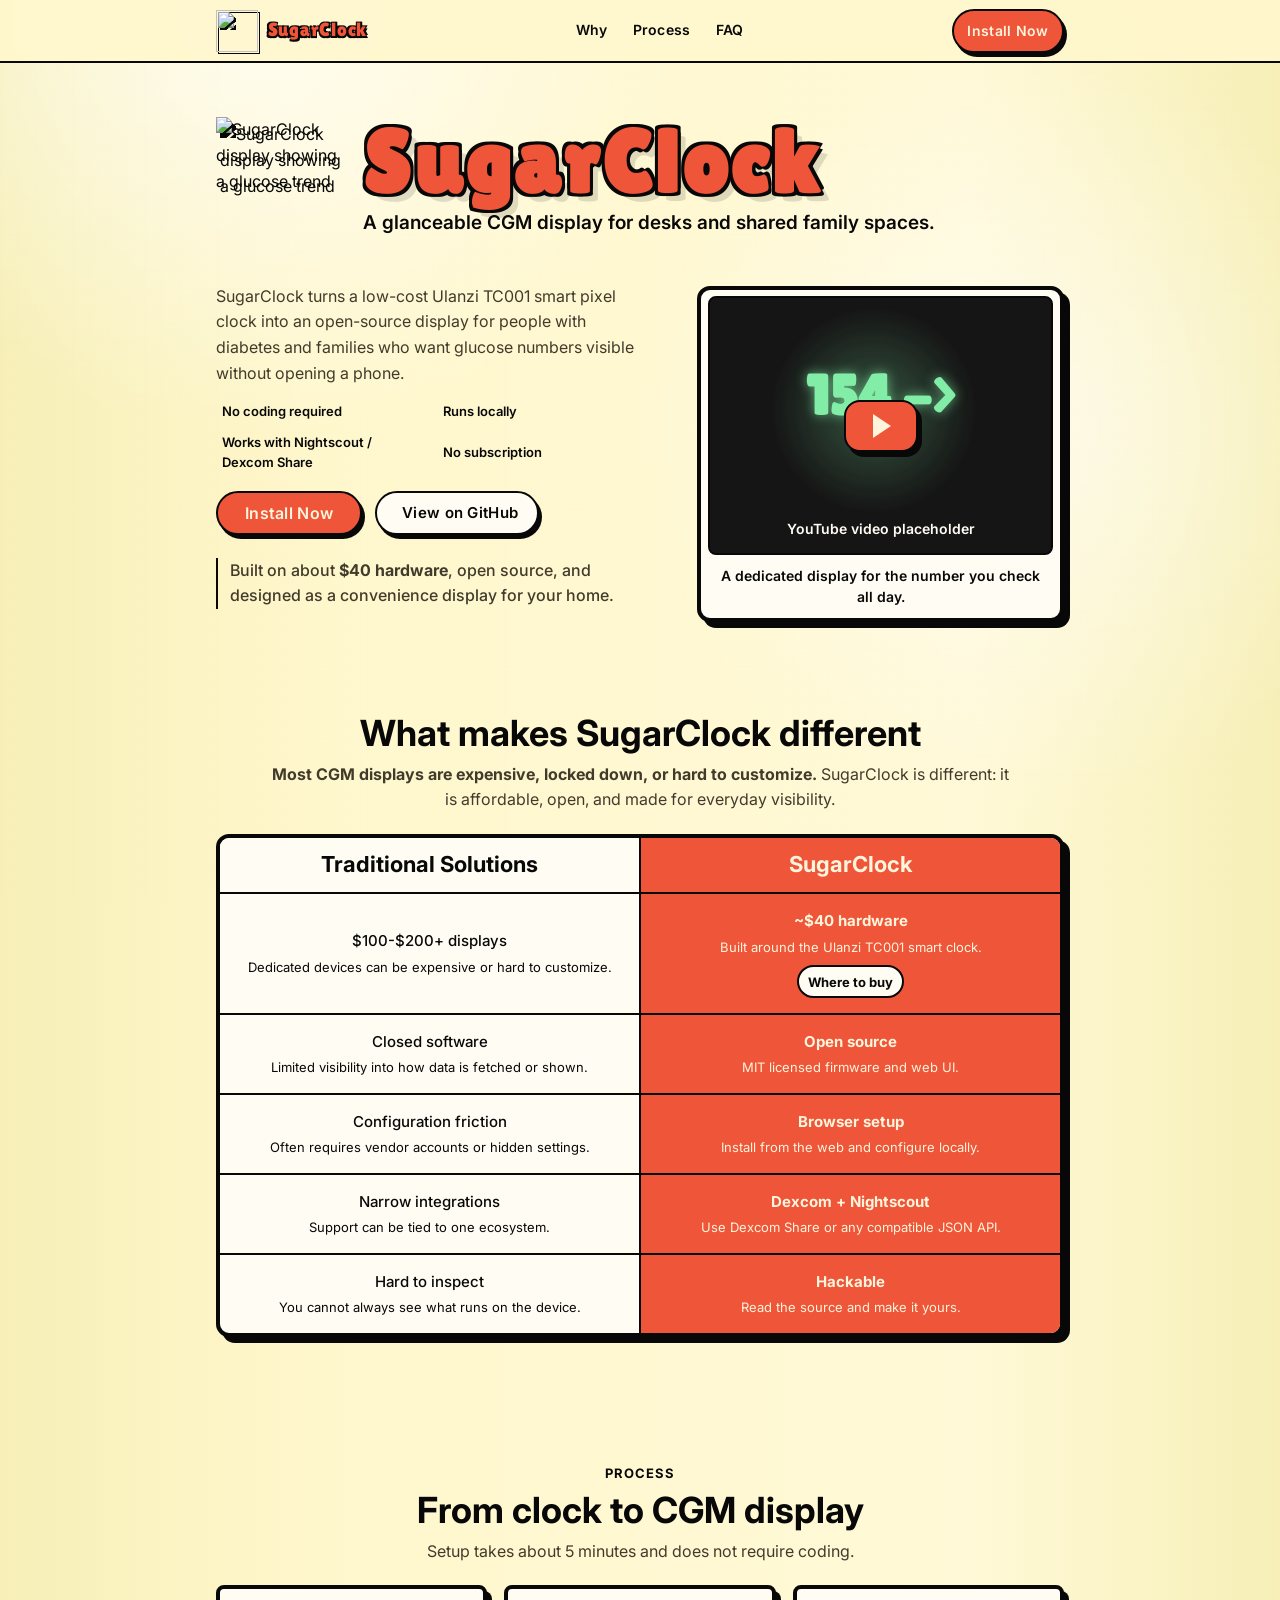
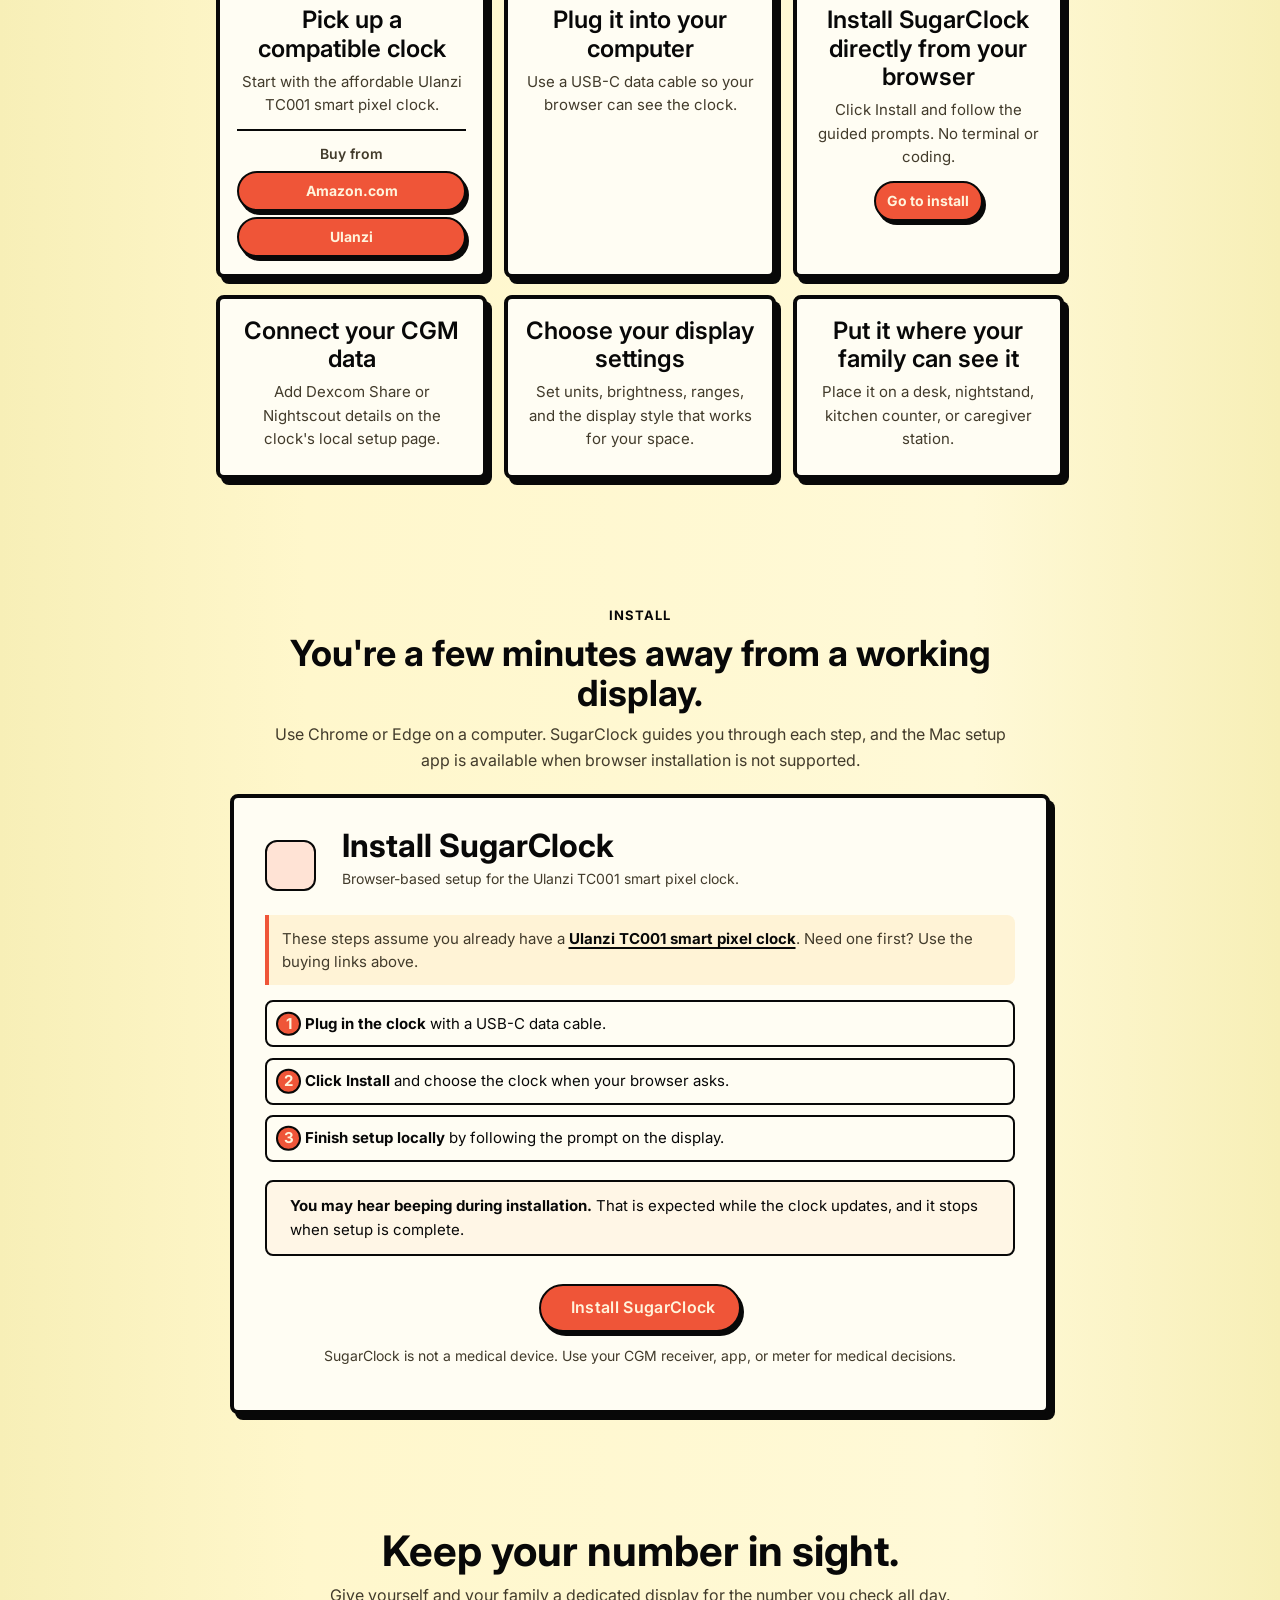
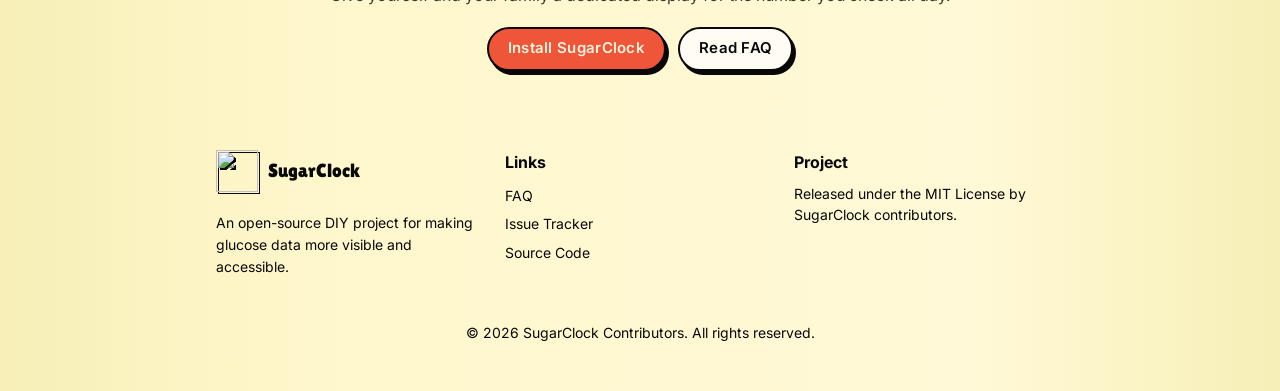
==== commit 332c7482: "Polish hero, copy, and visual rhythm; rename support page to FAQ Tightens the hero balance (shrunk w" ====
--- a/docs/index.html
+++ b/docs/index.html
@@ -36,8 +36,7 @@
       <ul class="nav-links">
         <li><a href="#why">Why</a></li>
         <li><a href="#process">Process</a></li>
-        <li><a href="support.html">Docs</a></li>
-        <li><a href="https://github.com/cdemeke/SugarClock" target="_blank" rel="noopener">GitHub</a></li>
+        <li><a href="faq.html">FAQ</a></li>
       </ul>
 
       <div class="nav-actions">
@@ -53,7 +52,7 @@
           <img src="images/logo.png" alt="SugarClock display showing a glucose trend" class="brand-mark">
           <div class="brand-lockup">
             <h1 class="brand-title">SugarClock</h1>
-            <p class="masthead-tagline">A glanceable CGM display for desks, nightstands, and shared family spaces.</p>
+            <p class="masthead-tagline">A glanceable CGM display for desks and shared family spaces.</p>
           </div>
         </div>
 
@@ -72,7 +71,7 @@
             <div class="hero-actions">
               <a href="#install" class="btn btn-primary">Install Now</a>
               <a href="https://github.com/cdemeke/SugarClock" class="btn btn-secondary" target="_blank"
-                rel="noopener">View GitHub</a>
+                rel="noopener"><i data-feather="github" aria-hidden="true"></i>View on GitHub</a>
             </div>
 
             <p class="trust-note">Built on about <strong>$40 hardware</strong>, open source, and designed as a
@@ -94,7 +93,7 @@
     <section id="why" class="section-py">
       <div class="container">
         <div class="section-header fade-up">
-          <h2>Why build it yourself?</h2>
+          <h2>What makes SugarClock different</h2>
           <p class="section-desc"><strong>Most CGM displays are expensive, locked down, or hard to customize.</strong>
             SugarClock is different: it is affordable, open, and made for everyday visibility.</p>
         </div>
@@ -277,11 +276,11 @@
 
     <section class="cta-band">
       <div class="container fade-up">
-        <h2>Make your glucose visible.</h2>
+        <h2>Keep your number in sight.</h2>
         <p>Give yourself and your family a dedicated display for the number you check all day.</p>
         <div class="cta-actions">
           <a href="#install" class="btn btn-primary">Install SugarClock</a>
-          <a href="support.html" class="btn btn-secondary">Read Setup Guide</a>
+          <a href="faq.html" class="btn btn-secondary">Read FAQ</a>
         </div>
       </div>
     </section>
@@ -300,7 +299,7 @@
         <div class="footer-links">
           <h4>Links</h4>
           <ul>
-            <li><a href="support.html">Setup Guide</a></li>
+            <li><a href="faq.html">FAQ</a></li>
             <li><a href="https://github.com/cdemeke/SugarClock/issues" target="_blank" rel="noopener">Issue Tracker</a></li>
             <li><a href="https://github.com/cdemeke/SugarClock" target="_blank" rel="noopener">Source Code</a></li>
           </ul>
--- a/docs/style.css
+++ b/docs/style.css
@@ -131,6 +131,16 @@
   line-height: 1;
 }
 
+.site-nav .nav-brand span {
+  color: var(--accent);
+  letter-spacing: 0.04em;
+  text-shadow:
+    -1.5px -1.5px 0 var(--ink),
+    1.5px -1.5px 0 var(--ink),
+    -1.5px 1.5px 0 var(--ink),
+    1.5px 1.5px 0 var(--ink);
+}
+
 .nav-logo {
   width: 42px;
   height: 42px;
@@ -232,15 +242,15 @@
 
 .masthead {
   display: grid;
-  grid-template-columns: 109px 1fr;
+  grid-template-columns: 128px 1fr;
   align-items: center;
   gap: 1.5rem;
   margin-bottom: clamp(2rem, 4vw, 3rem);
 }
 
 .brand-mark {
-  width: 109px;
-  height: 109px;
+  width: 128px;
+  height: 128px;
   object-fit: contain;
   filter: drop-shadow(4px 5px 0 var(--ink));
 }
@@ -252,8 +262,9 @@
 .brand-title {
   margin: 0;
   color: var(--accent);
-  font-size: clamp(4rem, 10.5vw, 8.6rem);
+  font-size: clamp(3.2rem, 8.4vw, 6.9rem);
   line-height: 0.78;
+  letter-spacing: 0.04em;
   text-shadow:
     -3px -3px 0 var(--ink),
     3px -3px 0 var(--ink),
@@ -263,12 +274,12 @@
 }
 
 .masthead-tagline {
-  max-width: 760px;
+  max-width: 720px;
   margin: 1rem 0 0;
   color: var(--ink);
-  font-size: clamp(18px, 2vw, 24px);
+  font-size: clamp(15px, 1.5vw, 19px);
   font-weight: 600;
-  line-height: 1.28;
+  line-height: 1.32;
 }
 
 .hero-grid {
@@ -289,8 +300,8 @@
 .reassurance-list {
   display: grid;
   grid-template-columns: repeat(2, minmax(0, 1fr));
-  gap: 0.55rem 1rem;
-  margin: 0 0 1.25rem;
+  gap: 0.85rem 1rem;
+  margin: 0 0 1.5rem;
   padding: 0;
   list-style: none;
 }
@@ -303,7 +314,7 @@
   color: var(--ink);
   font-size: 13px;
   font-weight: 600;
-  line-height: 1.35;
+  line-height: 1.55;
   overflow-wrap: anywhere;
 }
 
@@ -318,13 +329,13 @@
 .trust-note {
   display: inline-block;
   max-width: 620px;
-  margin: 0.75rem 0 0;
-  padding-left: 0.8rem;
+  margin: 1.75rem 0 0;
+  padding-left: 0.9rem;
   border-left: var(--border-thin);
   color: var(--muted);
   font-size: 14px;
   font-weight: 500;
-  line-height: 1.45;
+  line-height: 1.6;
 }
 
 .hero-actions {
@@ -438,7 +449,7 @@
   padding: 0.75rem 0.4rem 0.25rem;
   font-size: 14px;
   font-weight: 600;
-  line-height: 1.4;
+  line-height: 1.55;
   text-align: center;
   overflow-wrap: anywhere;
 }
@@ -498,7 +509,7 @@
   border-bottom: var(--border-thin);
   text-align: center;
   vertical-align: middle;
-  line-height: 1.45;
+  line-height: 1.55;
 }
 
 .comparison-table th:last-child,
@@ -537,7 +548,7 @@
   margin-top: 0.35rem;
   font-size: 13px;
   font-weight: 400;
-  line-height: 1.45;
+  line-height: 1.6;
 }
 
 .table-link {
@@ -626,16 +637,19 @@
   display: inline-flex;
   align-items: center;
   justify-content: center;
-  min-height: 36px;
-  padding: 0.45rem 0.75rem;
+  min-height: 40px;
+  padding: 0.5rem 0.9rem;
   border: var(--border-thin);
   border-radius: var(--radius-pill);
-  background: #fffdf3;
+  background: var(--accent);
+  color: #fff4dc;
+  box-shadow: 3px 4px 0 var(--ink);
+  font-size: 14px;
   font-weight: 700;
 }
 
 .buy-links a:hover {
-  background: var(--accent-soft);
+  background: var(--accent-dark);
   text-decoration: none;
 }
 
@@ -970,7 +984,7 @@
   color: var(--ink);
   font-size: 17px;
   font-weight: 600;
-  line-height: 1.35;
+  line-height: 1.5;
   text-align: left;
   cursor: pointer;
 }
@@ -1051,8 +1065,8 @@
   }
 
   .brand-mark {
-    width: 112px;
-    height: 112px;
+    width: 124px;
+    height: 124px;
   }
 
   .hero-copy {
